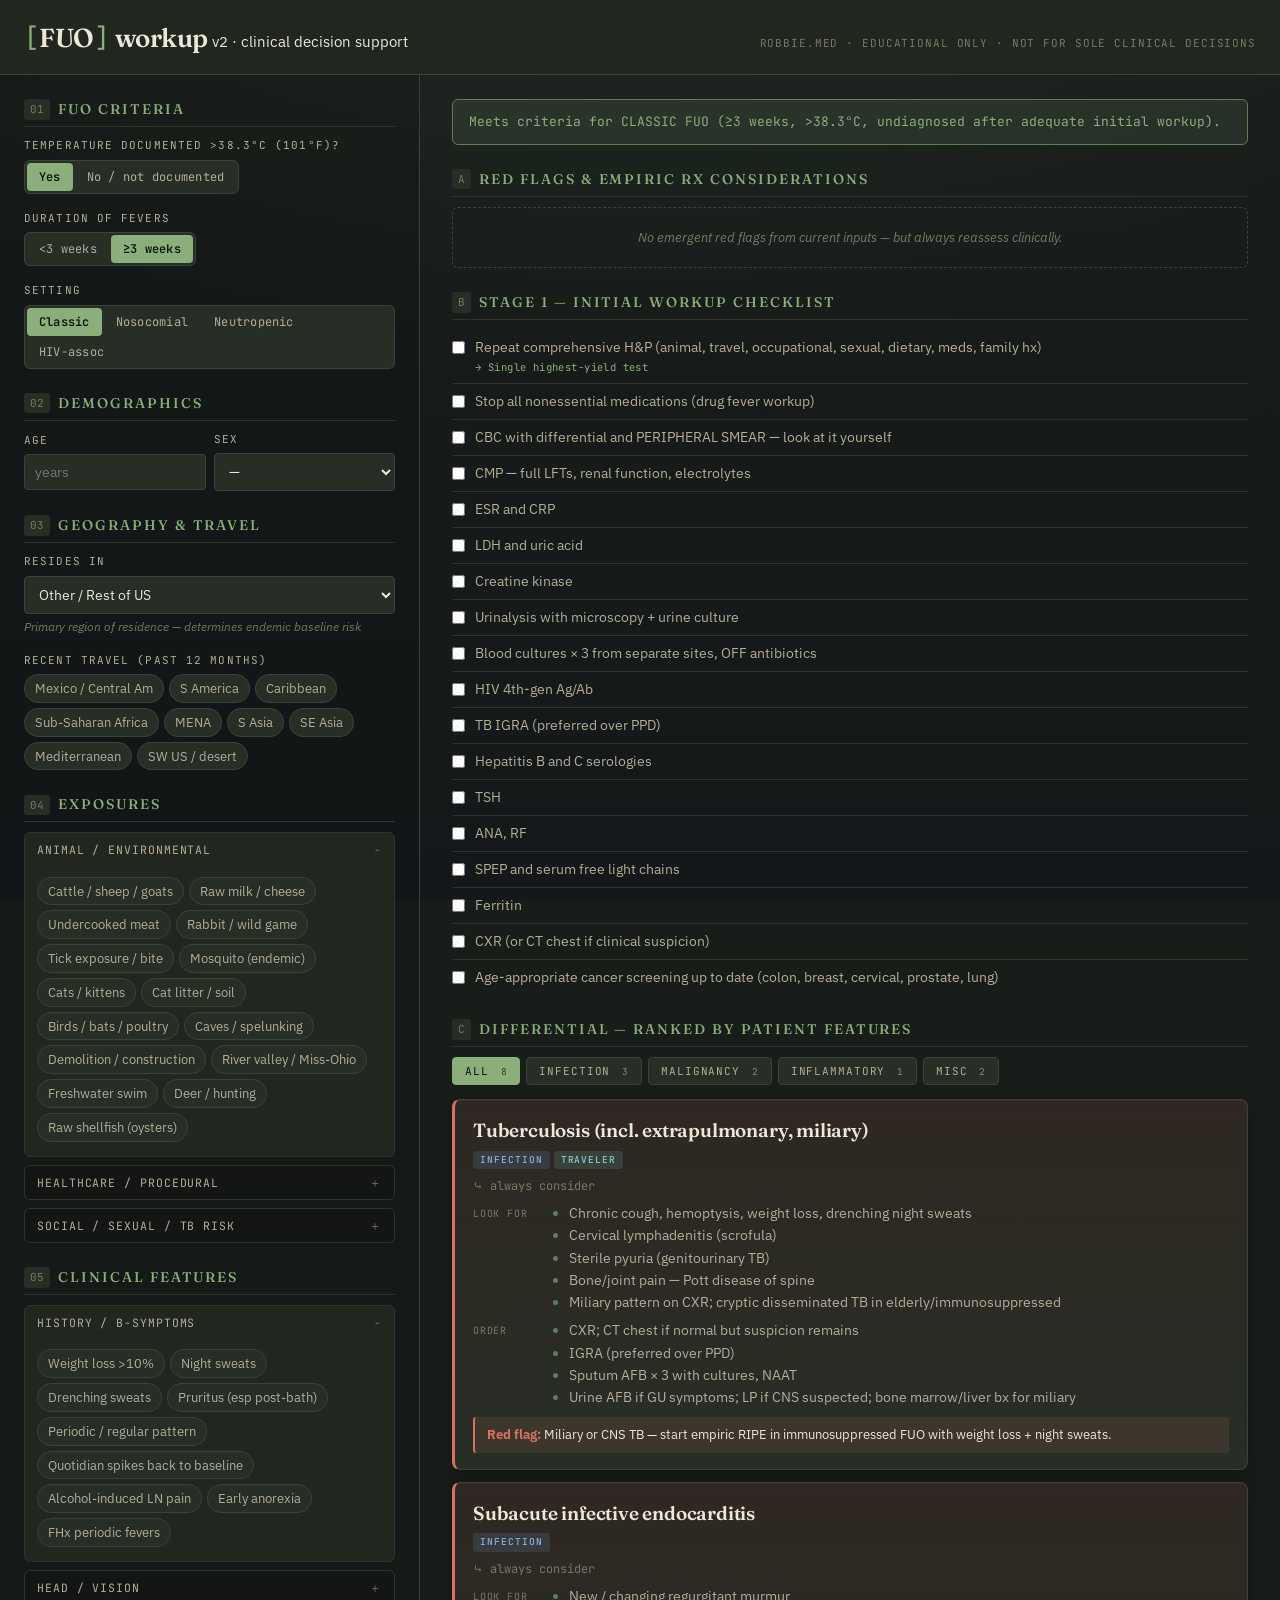
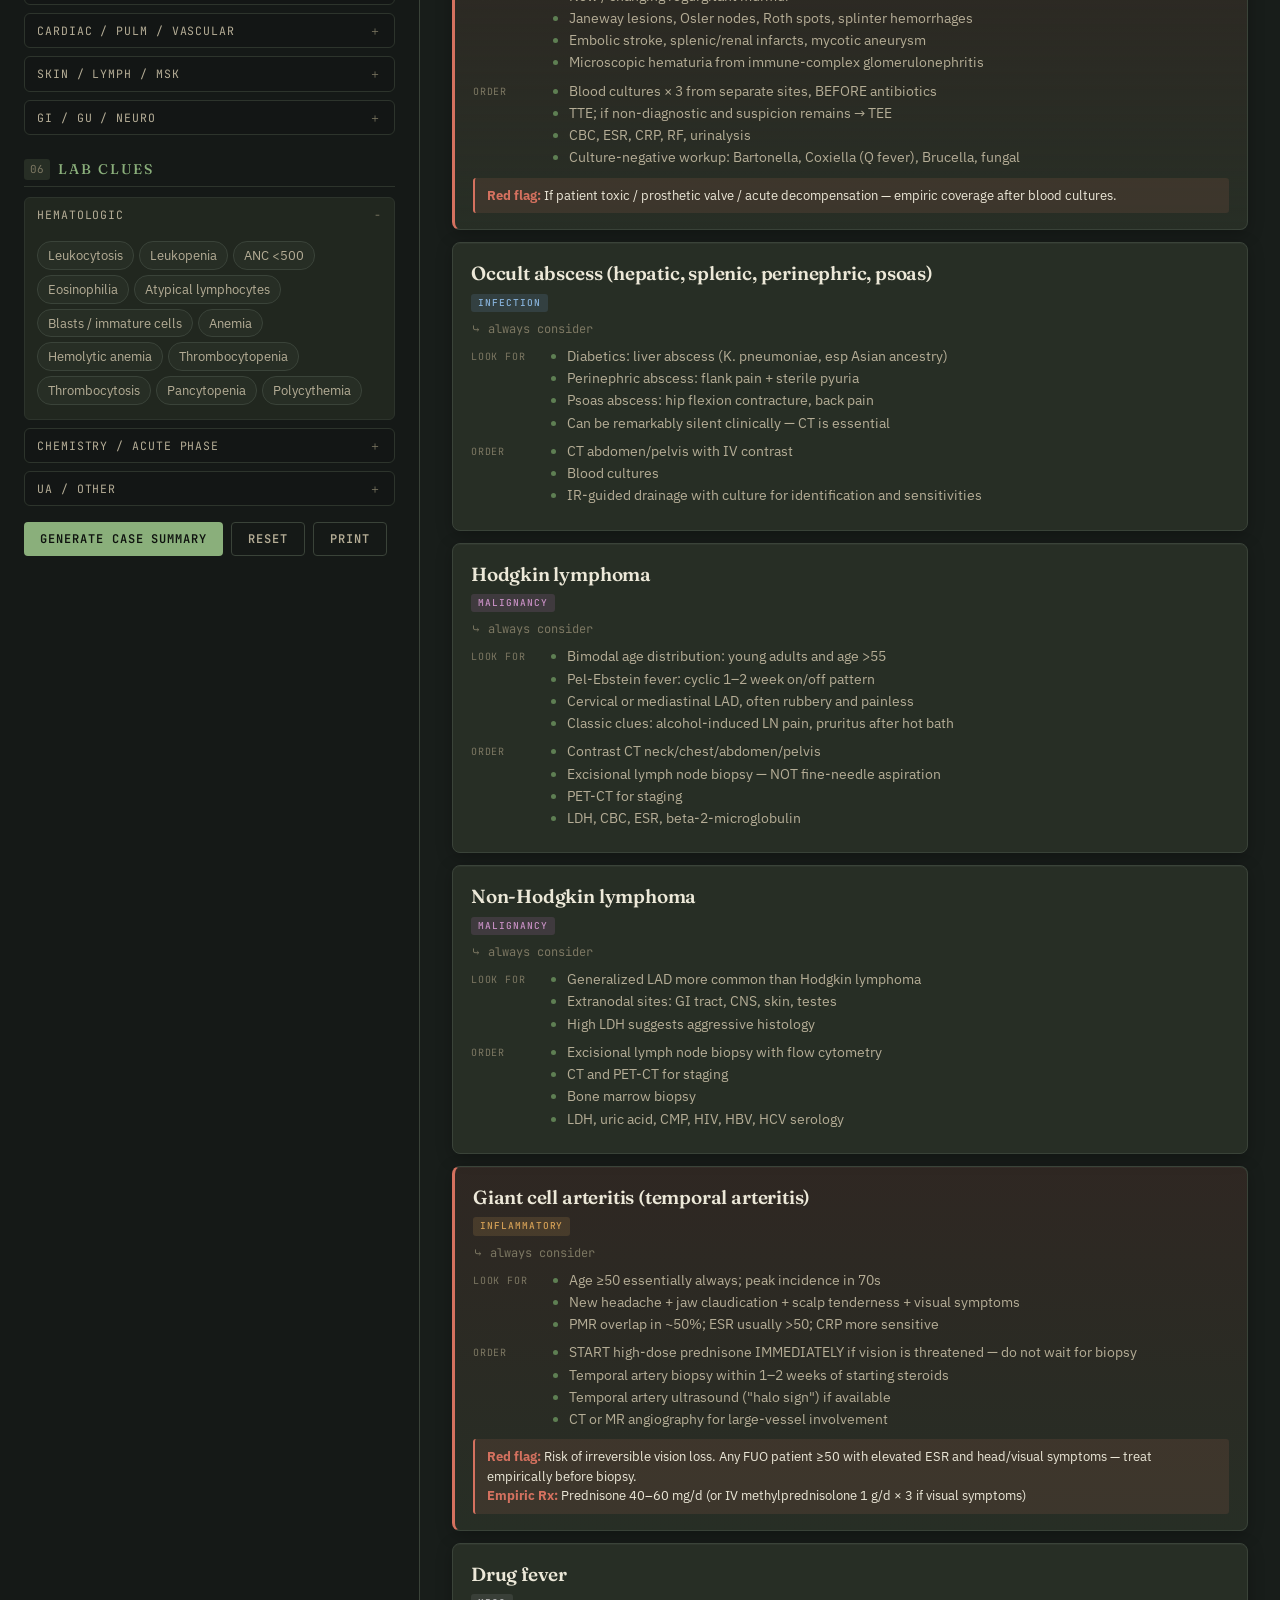
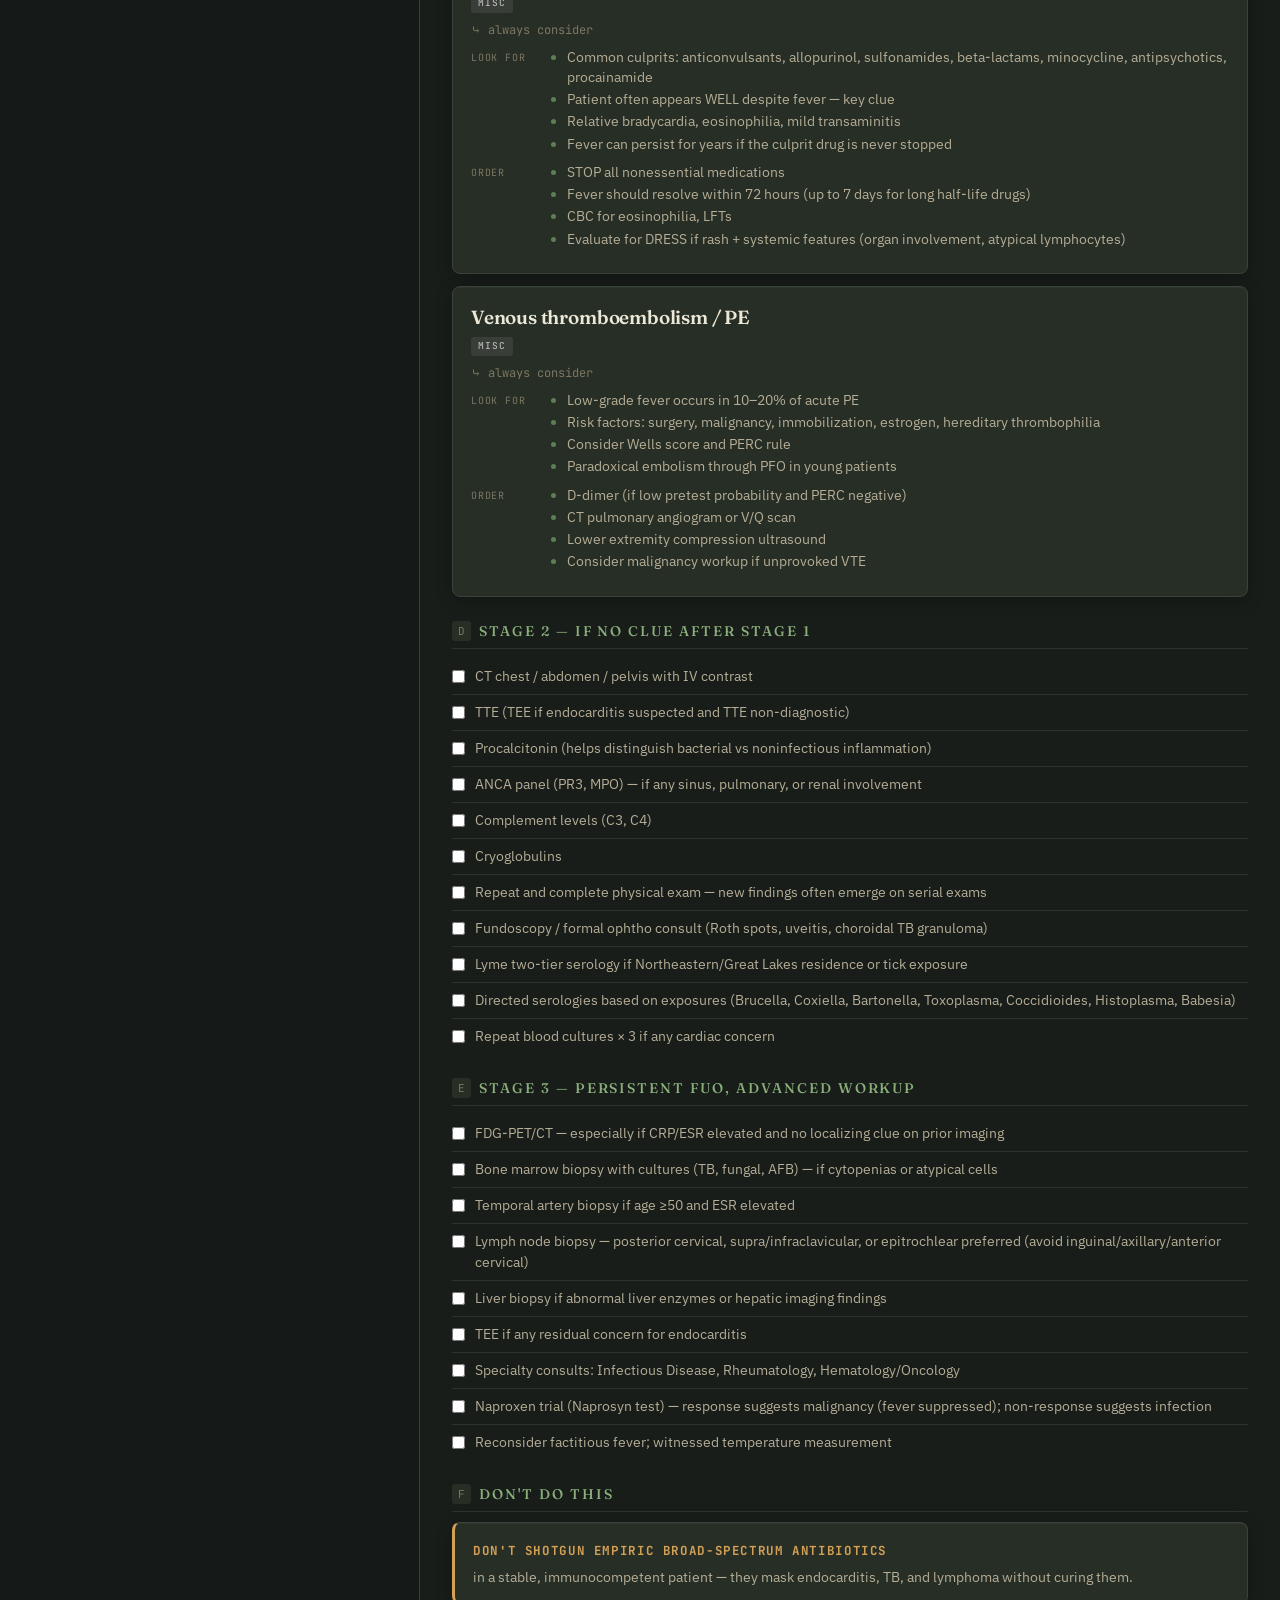
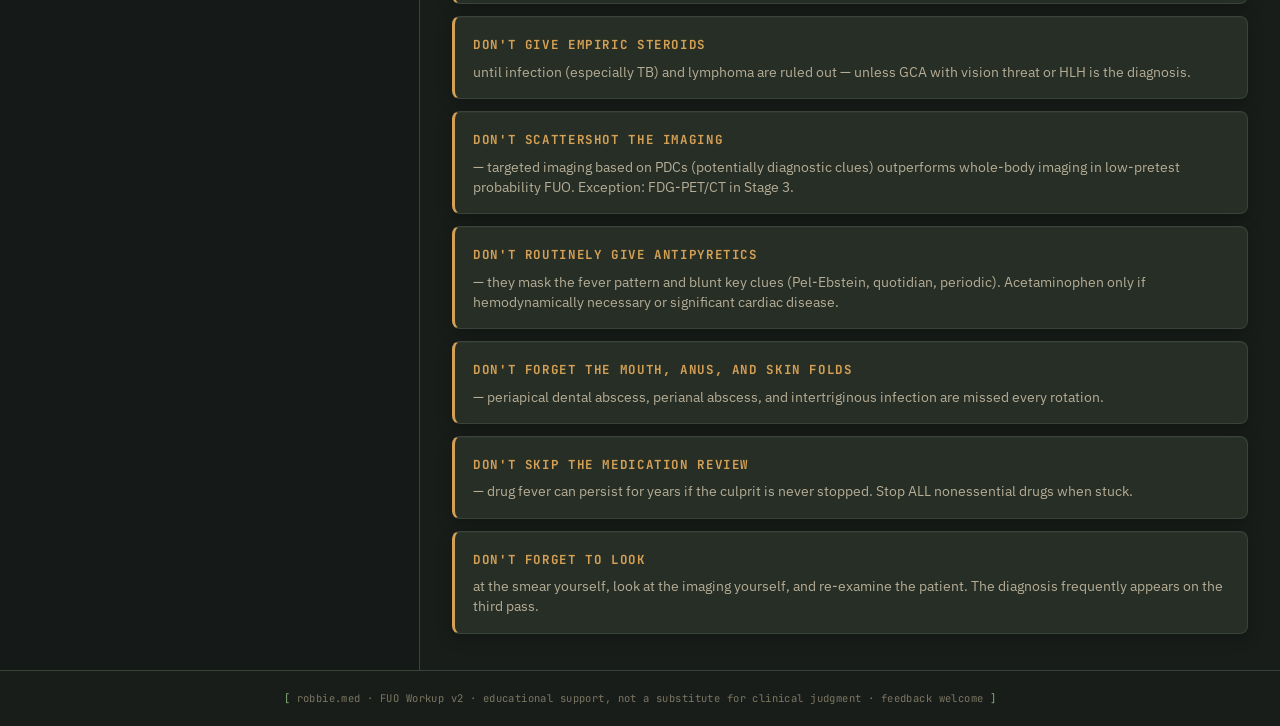
==== index.html @ d63275a2 "Rename fuo-workup.html to index.html for GitHub Pages GitHub Pages serves index.html as the default " ====
<!DOCTYPE html>
<html lang="en">
<head>
<meta charset="UTF-8">
<meta name="viewport" content="width=device-width, initial-scale=1.0">
<title>FUO Workup — robbie.med</title>
<link rel="preconnect" href="https://fonts.googleapis.com">
<link rel="preconnect" href="https://fonts.gstatic.com" crossorigin>
<link href="https://fonts.googleapis.com/css2?family=Fraunces:opsz,wght@9..144,400;9..144,500;9..144,600;9..144,700&family=IBM+Plex+Sans:wght@300;400;500;600&family=JetBrains+Mono:wght@400;500;700&display=swap" rel="stylesheet">
<link rel="stylesheet" href="fuo-workup.css">
</head>
<body>

<header>
  <div>
    <span class="logo"><span class="bracket">[</span>FUO<span class="bracket">]</span> workup</span>
    <span class="sub">v2 · clinical decision support</span>
  </div>
  <div class="tag">robbie.med · educational only · not for sole clinical decisions</div>
</header>

<div class="shell">

  <!-- ===== INPUTS PANEL ===== -->
  <aside class="panel panel-inputs">

    <h2><span class="num">01</span> FUO criteria</h2>
    <div class="field-group">
      <label class="lbl">Temperature documented &gt;38.3°C (101°F)?</label>
      <div class="pill-group" data-radio="febrile">
        <label class="pill active"><input type="radio" name="febrile" value="yes" checked>Yes</label>
        <label class="pill"><input type="radio" name="febrile" value="no">No / not documented</label>
      </div>
    </div>
    <div class="field-group">
      <label class="lbl">Duration of fevers</label>
      <div class="pill-group" data-radio="duration">
        <label class="pill"><input type="radio" name="duration" value="<3wk">&lt;3 weeks</label>
        <label class="pill active"><input type="radio" name="duration" value="3wk+" checked>≥3 weeks</label>
      </div>
    </div>
    <div class="field-group">
      <label class="lbl">Setting</label>
      <div class="pill-group" data-radio="setting">
        <label class="pill active"><input type="radio" name="setting" value="classic" checked>Classic</label>
        <label class="pill"><input type="radio" name="setting" value="nosocomial">Nosocomial</label>
        <label class="pill"><input type="radio" name="setting" value="neutropenic">Neutropenic</label>
        <label class="pill"><input type="radio" name="setting" value="hiv">HIV-assoc</label>
      </div>
    </div>

    <h2><span class="num">02</span> Demographics</h2>
    <div class="field-group inline-row">
      <div style="flex:1; min-width:90px;">
        <label class="lbl">Age</label>
        <input type="number" id="age" value="" placeholder="years" min="0" max="120">
      </div>
      <div style="flex:1; min-width:90px;">
        <label class="lbl">Sex</label>
        <select id="sex">
          <option value="">—</option>
          <option value="F">Female</option>
          <option value="M">Male</option>
        </select>
      </div>
    </div>

    <h2><span class="num">03</span> Geography &amp; travel</h2>
    <div class="field-group">
      <label class="lbl">Resides in</label>
      <select id="home">
        <option value="other_us" selected>Other / Rest of US</option>
        <option value="ms_ohio_valley">Mississippi–Ohio River Valley (MO, TN, KY, AR, IN, OH…)</option>
        <option value="south_central_us">South-Central US (TX, OK, AR, MO, KS, TN)</option>
        <option value="sw_us">Southwestern US / Sonoran Desert (AZ, NM, S.CA, W.TX)</option>
        <option value="northeast_greatlakes">Northeastern US / Great Lakes (New England → MN)</option>
        <option value="pacific_nw">Pacific Northwest (OR, WA, BC)</option>
        <option value="gulf_coast">Gulf Coast (TX–FL littoral)</option>
        <option value="outside_us">Outside US / International</option>
      </select>
      <p class="helper">Primary region of residence — determines endemic baseline risk</p>
    </div>
    <div class="field-group">
      <label class="lbl">Recent travel (past 12 months)</label>
      <div class="chips" data-multi="travel">
        <label class="chip"><input type="checkbox" value="mexico_central"><span>Mexico / Central Am</span></label>
        <label class="chip"><input type="checkbox" value="south_america"><span>S America</span></label>
        <label class="chip"><input type="checkbox" value="caribbean"><span>Caribbean</span></label>
        <label class="chip"><input type="checkbox" value="ssafrica"><span>Sub-Saharan Africa</span></label>
        <label class="chip"><input type="checkbox" value="me_nafrica"><span>MENA</span></label>
        <label class="chip"><input type="checkbox" value="south_asia"><span>S Asia</span></label>
        <label class="chip"><input type="checkbox" value="se_asia"><span>SE Asia</span></label>
        <label class="chip"><input type="checkbox" value="mediterranean"><span>Mediterranean</span></label>
        <label class="chip"><input type="checkbox" value="sw_us"><span>SW US / desert</span></label>
      </div>
    </div>

    <h2><span class="num">04</span> Exposures</h2>

    <details class="section" open>
      <summary>Animal / environmental</summary>
      <div class="body">
        <div class="chips" data-multi="exposure">
          <label class="chip"><input type="checkbox" value="cattle_sheep_goat"><span>Cattle / sheep / goats</span></label>
          <label class="chip"><input type="checkbox" value="raw_milk"><span>Raw milk / cheese</span></label>
          <label class="chip"><input type="checkbox" value="undercooked_meat"><span>Undercooked meat</span></label>
          <label class="chip"><input type="checkbox" value="rabbit_wildgame"><span>Rabbit / wild game</span></label>
          <label class="chip"><input type="checkbox" value="tick"><span>Tick exposure / bite</span></label>
          <label class="chip"><input type="checkbox" value="mosquito"><span>Mosquito (endemic)</span></label>
          <label class="chip"><input type="checkbox" value="cats_kittens"><span>Cats / kittens</span></label>
          <label class="chip"><input type="checkbox" value="cat_feces"><span>Cat litter / soil</span></label>
          <label class="chip"><input type="checkbox" value="birds_bats"><span>Birds / bats / poultry</span></label>
          <label class="chip"><input type="checkbox" value="caves"><span>Caves / spelunking</span></label>
          <label class="chip"><input type="checkbox" value="demolition"><span>Demolition / construction</span></label>
          <label class="chip"><input type="checkbox" value="river_valley"><span>River valley / Miss-Ohio</span></label>
          <label class="chip"><input type="checkbox" value="freshwater"><span>Freshwater swim</span></label>
          <label class="chip"><input type="checkbox" value="deer_hunt"><span>Deer / hunting</span></label>
          <label class="chip"><input type="checkbox" value="raw_shellfish"><span>Raw shellfish (oysters)</span></label>
        </div>
      </div>
    </details>

    <details class="section">
      <summary>Healthcare / procedural</summary>
      <div class="body">
        <div class="chips" data-multi="exposure">
          <label class="chip"><input type="checkbox" value="recent_surgery"><span>Recent surgery (&lt;3 mo)</span></label>
          <label class="chip"><input type="checkbox" value="indwelling_line"><span>Indwelling catheter / line</span></label>
          <label class="chip"><input type="checkbox" value="prosthetic"><span>Prosthetic valve / joint</span></label>
          <label class="chip"><input type="checkbox" value="dental_work"><span>Recent dental work</span></label>
          <label class="chip"><input type="checkbox" value="ivdu"><span>IV drug use</span></label>
          <label class="chip"><input type="checkbox" value="transfusion"><span>Recent transfusion</span></label>
          <label class="chip"><input type="checkbox" value="immunosuppressed"><span>Immunosuppressed</span></label>
          <label class="chip"><input type="checkbox" value="hiv"><span>HIV / known</span></label>
          <label class="chip"><input type="checkbox" value="transplant"><span>Transplant</span></label>
          <label class="chip"><input type="checkbox" value="new_med"><span>New med (3–6 wk)</span></label>
        </div>
      </div>
    </details>

    <details class="section">
      <summary>Social / sexual / TB risk</summary>
      <div class="body">
        <div class="chips" data-multi="exposure">
          <label class="chip"><input type="checkbox" value="msm_new_partners"><span>New sexual partners / MSM</span></label>
          <label class="chip"><input type="checkbox" value="commercial_sex"><span>Commercial sex</span></label>
          <label class="chip"><input type="checkbox" value="tb_contact"><span>TB contact / endemic origin</span></label>
          <label class="chip"><input type="checkbox" value="incarcerated"><span>Prison / shelter</span></label>
          <label class="chip"><input type="checkbox" value="homeless"><span>Homelessness</span></label>
          <label class="chip"><input type="checkbox" value="alcohol_use"><span>Heavy alcohol use</span></label>
          <label class="chip"><input type="checkbox" value="medical_personnel"><span>Healthcare worker</span></label>
          <label class="chip"><input type="checkbox" value="hbv_hcv"><span>HBV / HCV</span></label>
          <label class="chip"><input type="checkbox" value="cirrhosis"><span>Known cirrhosis</span></label>
        </div>
      </div>
    </details>

    <h2><span class="num">05</span> Clinical features</h2>
    <details class="section" open>
      <summary>History / B-symptoms</summary>
      <div class="body">
        <div class="chips" data-multi="feature">
          <label class="chip"><input type="checkbox" value="weight_loss"><span>Weight loss &gt;10%</span></label>
          <label class="chip"><input type="checkbox" value="night_sweats"><span>Night sweats</span></label>
          <label class="chip"><input type="checkbox" value="drenching_sweats"><span>Drenching sweats</span></label>
          <label class="chip"><input type="checkbox" value="pruritus"><span>Pruritus (esp post-bath)</span></label>
          <label class="chip"><input type="checkbox" value="periodic_pattern"><span>Periodic / regular pattern</span></label>
          <label class="chip"><input type="checkbox" value="quotidian"><span>Quotidian spikes back to baseline</span></label>
          <label class="chip"><input type="checkbox" value="alcohol_ln_pain"><span>Alcohol-induced LN pain</span></label>
          <label class="chip"><input type="checkbox" value="early_anorexia"><span>Early anorexia</span></label>
          <label class="chip"><input type="checkbox" value="family_periodic_fever"><span>FHx periodic fevers</span></label>
        </div>
      </div>
    </details>

    <details class="section">
      <summary>Head / vision</summary>
      <div class="body">
        <div class="chips" data-multi="feature">
          <label class="chip"><input type="checkbox" value="new_headache"><span>New headache (esp &gt;50yo)</span></label>
          <label class="chip"><input type="checkbox" value="jaw_claudication"><span>Jaw claudication</span></label>
          <label class="chip"><input type="checkbox" value="scalp_tender"><span>Scalp / temporal tenderness</span></label>
          <label class="chip"><input type="checkbox" value="vision_change"><span>Vision change / amaurosis</span></label>
          <label class="chip"><input type="checkbox" value="uveitis"><span>Uveitis / eye pain</span></label>
          <label class="chip"><input type="checkbox" value="facial_pain"><span>Facial / sinus pain</span></label>
          <label class="chip"><input type="checkbox" value="dental_pain"><span>Dental pain / poor dentition</span></label>
          <label class="chip"><input type="checkbox" value="pharyngitis"><span>Sore throat</span></label>
        </div>
      </div>
    </details>

    <details class="section">
      <summary>Cardiac / pulm / vascular</summary>
      <div class="body">
        <div class="chips" data-multi="feature">
          <label class="chip"><input type="checkbox" value="new_murmur"><span>New murmur</span></label>
          <label class="chip"><input type="checkbox" value="embolic_phenomena"><span>Embolic phenomena</span></label>
          <label class="chip"><input type="checkbox" value="splinter_hem"><span>Splinter / Janeway / Osler</span></label>
          <label class="chip"><input type="checkbox" value="dyspnea"><span>Dyspnea</span></label>
          <label class="chip"><input type="checkbox" value="cough"><span>Cough &gt;3 wk</span></label>
          <label class="chip"><input type="checkbox" value="hemoptysis"><span>Hemoptysis</span></label>
          <label class="chip"><input type="checkbox" value="pleuritic_pain"><span>Pleuritic chest pain</span></label>
          <label class="chip"><input type="checkbox" value="leg_swelling"><span>Unilateral leg swelling</span></label>
          <label class="chip"><input type="checkbox" value="atypical_pneumonia"><span>Atypical PNA pattern</span></label>
        </div>
      </div>
    </details>

    <details class="section">
      <summary>Skin / lymph / MSK</summary>
      <div class="body">
        <div class="chips" data-multi="feature">
          <label class="chip"><input type="checkbox" value="rash_wrists_ankles"><span>Rash wrists/ankles → central</span></label>
          <label class="chip"><input type="checkbox" value="salmon_evanescent"><span>Salmon / evanescent rash</span></label>
          <label class="chip"><input type="checkbox" value="erythema_nodosum"><span>Erythema nodosum</span></label>
          <label class="chip"><input type="checkbox" value="malar_rash"><span>Malar rash / photosensitive</span></label>
          <label class="chip"><input type="checkbox" value="ulcers_genital"><span>Oral &amp; genital ulcers</span></label>
          <label class="chip"><input type="checkbox" value="morbilliform"><span>Morbilliform drug-type rash</span></label>
          <label class="chip"><input type="checkbox" value="lad_localized"><span>Localized lymphadenopathy</span></label>
          <label class="chip"><input type="checkbox" value="lad_generalized"><span>Generalized lymphadenopathy</span></label>
          <label class="chip"><input type="checkbox" value="splenomegaly"><span>Splenomegaly</span></label>
          <label class="chip"><input type="checkbox" value="hepatomegaly"><span>Hepatomegaly</span></label>
          <label class="chip"><input type="checkbox" value="arthralgia"><span>Arthralgia</span></label>
          <label class="chip"><input type="checkbox" value="arthritis"><span>Frank arthritis</span></label>
          <label class="chip"><input type="checkbox" value="prox_stiff"><span>Proximal stiffness (shldr/hip)</span></label>
          <label class="chip"><input type="checkbox" value="myalgia"><span>Myalgia</span></label>
          <label class="chip"><input type="checkbox" value="sacroiliitis"><span>Sacroiliitis / back pain</span></label>
          <label class="chip"><input type="checkbox" value="bone_pain"><span>Bone pain</span></label>
        </div>
      </div>
    </details>

    <details class="section">
      <summary>GI / GU / neuro</summary>
      <div class="body">
        <div class="chips" data-multi="feature">
          <label class="chip"><input type="checkbox" value="abd_pain"><span>Abdominal pain</span></label>
          <label class="chip"><input type="checkbox" value="ruq_pain"><span>RUQ pain</span></label>
          <label class="chip"><input type="checkbox" value="chronic_diarrhea"><span>Chronic diarrhea</span></label>
          <label class="chip"><input type="checkbox" value="jaundice"><span>Jaundice</span></label>
          <label class="chip"><input type="checkbox" value="ascites"><span>Ascites</span></label>
          <label class="chip"><input type="checkbox" value="hematuria"><span>Hematuria</span></label>
          <label class="chip"><input type="checkbox" value="dysuria_no_bact"><span>Sterile pyuria</span></label>
          <label class="chip"><input type="checkbox" value="flank_pain"><span>Flank pain</span></label>
          <label class="chip"><input type="checkbox" value="mononeuritis"><span>Mononeuritis multiplex</span></label>
          <label class="chip"><input type="checkbox" value="conj_suffusion"><span>Conjunctival suffusion</span></label>
        </div>
      </div>
    </details>

    <h2><span class="num">06</span> Lab clues</h2>
    <details class="section" open>
      <summary>Hematologic</summary>
      <div class="body">
        <div class="chips" data-multi="lab">
          <label class="chip"><input type="checkbox" value="leukocytosis"><span>Leukocytosis</span></label>
          <label class="chip"><input type="checkbox" value="leukopenia"><span>Leukopenia</span></label>
          <label class="chip"><input type="checkbox" value="anc_low"><span>ANC &lt;500</span></label>
          <label class="chip"><input type="checkbox" value="eosinophilia"><span>Eosinophilia</span></label>
          <label class="chip"><input type="checkbox" value="atypical_lymph"><span>Atypical lymphocytes</span></label>
          <label class="chip"><input type="checkbox" value="blasts"><span>Blasts / immature cells</span></label>
          <label class="chip"><input type="checkbox" value="anemia"><span>Anemia</span></label>
          <label class="chip"><input type="checkbox" value="hemolytic_anemia"><span>Hemolytic anemia</span></label>
          <label class="chip"><input type="checkbox" value="thrombocytopenia"><span>Thrombocytopenia</span></label>
          <label class="chip"><input type="checkbox" value="thrombocytosis"><span>Thrombocytosis</span></label>
          <label class="chip"><input type="checkbox" value="pancytopenia"><span>Pancytopenia</span></label>
          <label class="chip"><input type="checkbox" value="polycythemia"><span>Polycythemia</span></label>
        </div>
      </div>
    </details>

    <details class="section">
      <summary>Chemistry / acute phase</summary>
      <div class="body">
        <div class="chips" data-multi="lab">
          <label class="chip"><input type="checkbox" value="transaminitis"><span>Transaminitis</span></label>
          <label class="chip"><input type="checkbox" value="cholestasis"><span>Elevated alk phos / GGT</span></label>
          <label class="chip"><input type="checkbox" value="hyponatremia"><span>Hyponatremia</span></label>
          <label class="chip"><input type="checkbox" value="hypercalcemia"><span>Hypercalcemia</span></label>
          <label class="chip"><input type="checkbox" value="elevated_ldh"><span>Elevated LDH</span></label>
          <label class="chip"><input type="checkbox" value="esr_high"><span>ESR &gt;50</span></label>
          <label class="chip"><input type="checkbox" value="esr_very_high"><span>ESR &gt;100</span></label>
          <label class="chip"><input type="checkbox" value="crp_high"><span>CRP elevated</span></label>
          <label class="chip"><input type="checkbox" value="ferritin_high"><span>Ferritin &gt;500</span></label>
          <label class="chip"><input type="checkbox" value="ferritin_extreme"><span>Ferritin &gt;10,000</span></label>
          <label class="chip"><input type="checkbox" value="procalcitonin_high"><span>Procalcitonin high</span></label>
          <label class="chip"><input type="checkbox" value="ck_high"><span>Elevated CK</span></label>
        </div>
      </div>
    </details>

    <details class="section">
      <summary>UA / other</summary>
      <div class="body">
        <div class="chips" data-multi="lab">
          <label class="chip"><input type="checkbox" value="pyuria_sterile"><span>Pyuria, neg cultures</span></label>
          <label class="chip"><input type="checkbox" value="hematuria_lab"><span>Hematuria on UA</span></label>
          <label class="chip"><input type="checkbox" value="proteinuria"><span>Proteinuria</span></label>
          <label class="chip"><input type="checkbox" value="hilar_lad_cxr"><span>Bilateral hilar LAD on CXR</span></label>
          <label class="chip"><input type="checkbox" value="relative_brady"><span>Relative bradycardia</span></label>
          <label class="chip"><input type="checkbox" value="rel_well"><span>Patient relatively well-appearing</span></label>
        </div>
      </div>
    </details>

    <div class="actions-row">
      <button class="btn" onclick="generateSummary()">Generate case summary</button>
      <button class="btn btn-ghost" onclick="resetAll()">Reset</button>
      <button class="btn btn-ghost" onclick="window.print()">Print</button>
    </div>
    <div id="summary-output"></div>

  </aside>

  <!-- ===== OUTPUT PANEL ===== -->
  <main class="panel panel-output">

    <div id="fuo-status" class="fuo-banner meets">Loading…</div>

    <h2><span class="num">A</span> Red flags &amp; empiric Rx considerations</h2>
    <div id="redflags"></div>

    <h2><span class="num">B</span> Stage 1 — initial workup checklist</h2>
    <ul class="checklist" id="stage1-list"></ul>

    <h2><span class="num">C</span> Differential — ranked by patient features</h2>
    <div class="tabs" id="cat-tabs">
      <span class="tab active" data-cat="all">All <span class="n" id="n-all">0</span></span>
      <span class="tab" data-cat="infection">Infection <span class="n" id="n-infection">0</span></span>
      <span class="tab" data-cat="malignancy">Malignancy <span class="n" id="n-malignancy">0</span></span>
      <span class="tab" data-cat="inflammatory">Inflammatory <span class="n" id="n-inflammatory">0</span></span>
      <span class="tab" data-cat="misc">Misc <span class="n" id="n-misc">0</span></span>
    </div>
    <div id="ddx-list"></div>

    <h2><span class="num">D</span> Stage 2 — if no clue after stage 1</h2>
    <ul class="checklist" id="stage2-list"></ul>

    <h2><span class="num">E</span> Stage 3 — persistent FUO, advanced workup</h2>
    <ul class="checklist" id="stage3-list"></ul>

    <h2><span class="num">F</span> Don't do this</h2>
    <div id="dontdo"></div>

  </main>
</div>

<footer>
  <span class="em">[</span> robbie.med · FUO Workup v2 · educational support, not a substitute for clinical judgment · feedback welcome <span class="em">]</span>
</footer>

<script src="diseases.js"></script>
<script src="app.js"></script>
</body>
</html>
---- fuo-workup.css ----
:root {
  --bg: #181d1a;
  --bg-elev: #21271f;
  --bg-card: #272e25;
  --bg-card-hover: #2d352a;
  --text: #ece8d8;
  --text-dim: #b5ad96;
  --text-muted: #7c7762;
  --accent: #8aaf7b;
  --accent-deep: #5e7f53;
  --accent-faint: rgba(138, 175, 123, 0.12);
  --warning: #d4a056;
  --warning-faint: rgba(212, 160, 86, 0.12);
  --danger: #d4715f;
  --danger-faint: rgba(212, 113, 95, 0.12);
  --border: #3a4339;
  --border-soft: #2d342c;
  --shadow: 0 1px 0 rgba(255,255,255,0.03) inset, 0 4px 16px rgba(0,0,0,0.25);
}

* { box-sizing: border-box; margin: 0; padding: 0; }

html, body {
  background: var(--bg);
  color: var(--text);
  font-family: 'IBM Plex Sans', system-ui, sans-serif;
  font-size: 15px;
  line-height: 1.5;
  -webkit-font-smoothing: antialiased;
  min-height: 100vh;
}

body {
  background-image:
    radial-gradient(ellipse 80% 50% at 50% -10%, rgba(138, 175, 123, 0.08), transparent),
    linear-gradient(180deg, var(--bg) 0%, #14181a 100%);
  background-attachment: fixed;
}

/* HEADER */
header {
  border-bottom: 1px solid var(--border);
  padding: 18px 24px 16px;
  display: flex;
  align-items: baseline;
  justify-content: space-between;
  flex-wrap: wrap;
  gap: 10px;
  background: var(--bg-elev);
  position: sticky;
  top: 0;
  z-index: 50;
  backdrop-filter: blur(6px);
}
.logo {
  font-family: 'Fraunces', serif;
  font-weight: 600;
  font-size: 26px;
  letter-spacing: -0.02em;
  color: var(--text);
}
.logo .bracket { color: var(--accent); font-family: 'JetBrains Mono', monospace; font-weight: 400; }
.logo .sub {
  font-family: 'JetBrains Mono', monospace;
  font-size: 11px;
  color: var(--text-muted);
  margin-left: 8px;
  text-transform: uppercase;
  letter-spacing: 0.08em;
}
.tag {
  font-family: 'JetBrains Mono', monospace;
  font-size: 11px;
  color: var(--text-muted);
  text-transform: uppercase;
  letter-spacing: 0.08em;
}
.tag a { color: var(--accent); text-decoration: none; }
.tag a:hover { text-decoration: underline; }

/* LAYOUT */
.shell {
  max-width: 1500px;
  margin: 0 auto;
  display: grid;
  grid-template-columns: 420px 1fr;
  gap: 0;
  min-height: calc(100vh - 70px);
}
.panel { padding: 24px; }
.panel-inputs {
  border-right: 1px solid var(--border);
  background: rgba(0,0,0,0.12);
}
.panel-output { padding: 24px 32px; }

@media (max-width: 900px) {
  .shell { grid-template-columns: 1fr; }
  .panel-inputs { border-right: none; border-bottom: 1px solid var(--border); }
  .panel { padding: 18px; }
  .panel-output { padding: 18px; }
}

/* TYPOGRAPHY */
h2 {
  font-family: 'Fraunces', serif;
  font-weight: 500;
  font-size: 14px;
  text-transform: uppercase;
  letter-spacing: 0.14em;
  color: var(--accent);
  margin: 24px 0 10px;
  padding-bottom: 6px;
  border-bottom: 1px solid var(--border-soft);
  display: flex;
  align-items: center;
  gap: 8px;
}
h2:first-child { margin-top: 0; }
h2 .num {
  font-family: 'JetBrains Mono', monospace;
  font-size: 11px;
  color: var(--text-muted);
  font-weight: 400;
  background: var(--bg-card);
  padding: 2px 6px;
  border-radius: 3px;
  letter-spacing: 0;
}
h3 {
  font-family: 'Fraunces', serif;
  font-weight: 600;
  font-size: 19px;
  letter-spacing: -0.01em;
  margin: 0 0 6px;
  color: var(--text);
}
h4 {
  font-family: 'JetBrains Mono', monospace;
  font-weight: 500;
  font-size: 10.5px;
  text-transform: uppercase;
  letter-spacing: 0.12em;
  color: var(--text-muted);
  margin: 10px 0 4px;
}

/* INPUTS */
.field-group { margin-bottom: 16px; }
.field-group label.lbl {
  display: block;
  font-family: 'JetBrains Mono', monospace;
  font-size: 11px;
  text-transform: uppercase;
  letter-spacing: 0.1em;
  color: var(--text-dim);
  margin-bottom: 6px;
}
input[type="number"], input[type="text"], select {
  background: var(--bg-card);
  color: var(--text);
  border: 1px solid var(--border);
  border-radius: 4px;
  padding: 8px 10px;
  font-family: 'IBM Plex Sans', sans-serif;
  font-size: 14px;
  width: 100%;
  transition: border-color 0.15s;
}
input:focus, select:focus { outline: none; border-color: var(--accent); }

.inline-row { display: flex; gap: 8px; align-items: center; flex-wrap: wrap; }

/* CHECKBOX CHIPS */
.chips { display: flex; flex-wrap: wrap; gap: 5px; }
.chip {
  display: inline-flex;
  align-items: center;
  background: var(--bg-card);
  border: 1px solid var(--border);
  border-radius: 14px;
  padding: 4px 10px;
  font-size: 12.5px;
  cursor: pointer;
  user-select: none;
  transition: all 0.15s;
  color: var(--text-dim);
}
.chip:hover { background: var(--bg-card-hover); color: var(--text); }
.chip input { display: none; }
.chip.active {
  background: var(--accent-faint);
  border-color: var(--accent);
  color: var(--accent);
  font-weight: 500;
}

/* RADIO PILLS */
.pill-group { display: inline-flex; background: var(--bg-card); border: 1px solid var(--border); border-radius: 6px; padding: 2px; gap: 2px; flex-wrap: wrap; }
.pill {
  padding: 5px 12px;
  font-size: 12px;
  border-radius: 4px;
  cursor: pointer;
  color: var(--text-dim);
  font-family: 'JetBrains Mono', monospace;
  letter-spacing: 0.02em;
}
.pill input { display: none; }
.pill.active { background: var(--accent); color: #0e120e; font-weight: 600; }

/* COLLAPSIBLE SECTIONS */
details.section {
  margin: 8px 0;
  border: 1px solid var(--border-soft);
  border-radius: 6px;
  background: rgba(0,0,0,0.10);
}
details.section[open] { background: var(--bg-elev); }
details.section > summary {
  cursor: pointer;
  padding: 8px 12px;
  font-family: 'JetBrains Mono', monospace;
  font-size: 11.5px;
  text-transform: uppercase;
  letter-spacing: 0.08em;
  color: var(--text-dim);
  display: flex;
  align-items: center;
  justify-content: space-between;
  list-style: none;
}
details.section > summary::after { content: '＋'; color: var(--text-muted); font-family: 'JetBrains Mono', monospace; }
details.section[open] > summary::after { content: '−'; }
details.section > summary::-webkit-details-marker { display: none; }
details.section > .body { padding: 10px 12px 14px; }
.summary-count {
  font-size: 10px;
  background: var(--accent-faint);
  color: var(--accent);
  padding: 1px 7px;
  border-radius: 8px;
  margin-left: 6px;
}

/* BUTTONS */
button.btn {
  background: var(--accent);
  color: #0e120e;
  border: none;
  padding: 8px 16px;
  border-radius: 4px;
  font-family: 'JetBrains Mono', monospace;
  font-size: 12px;
  font-weight: 600;
  text-transform: uppercase;
  letter-spacing: 0.08em;
  cursor: pointer;
  transition: background 0.15s;
}
button.btn:hover { background: #9bbc8a; }
button.btn-ghost {
  background: transparent;
  color: var(--text-dim);
  border: 1px solid var(--border);
}
button.btn-ghost:hover { background: var(--bg-card); color: var(--text); }

.actions-row { display: flex; gap: 8px; flex-wrap: wrap; margin-top: 16px; }

/* OUTPUT CARDS */
.card {
  background: var(--bg-card);
  border: 1px solid var(--border);
  border-radius: 8px;
  padding: 16px 18px;
  margin-bottom: 12px;
  box-shadow: var(--shadow);
  transition: border-color 0.2s;
}
.card.high { border-left: 3px solid var(--accent); }
.card.alert { border-left: 3px solid var(--danger); background: linear-gradient(180deg, var(--danger-faint), var(--bg-card)); }
.card.warn { border-left: 3px solid var(--warning); }

.card-head {
  display: flex;
  align-items: baseline;
  justify-content: space-between;
  gap: 10px;
  flex-wrap: wrap;
  margin-bottom: 8px;
}
.badge {
  display: inline-block;
  font-family: 'JetBrains Mono', monospace;
  font-size: 9.5px;
  text-transform: uppercase;
  letter-spacing: 0.1em;
  padding: 2px 7px;
  border-radius: 3px;
  font-weight: 500;
}
.badge.infection { background: rgba(120, 170, 220, 0.15); color: #88b3dc; }
.badge.malignancy { background: rgba(200, 130, 200, 0.15); color: #c890c4; }
.badge.inflammatory { background: rgba(220, 170, 90, 0.15); color: var(--warning); }
.badge.misc { background: rgba(160, 160, 160, 0.15); color: #b5b5b5; }
.badge.regional { background: var(--accent-faint); color: var(--accent); }
.badge.global { background: rgba(120, 200, 200, 0.15); color: #88cccc; }
.badge.match { background: var(--accent); color: #0e120e; font-weight: 700; }

.matches { display: flex; flex-wrap: wrap; gap: 4px; margin: 6px 0 10px; }
.match-tag {
  background: var(--accent-faint);
  color: var(--accent);
  font-size: 11px;
  padding: 2px 8px;
  border-radius: 10px;
  font-family: 'JetBrains Mono', monospace;
}

.card .row { display: grid; grid-template-columns: 70px 1fr; gap: 10px; margin: 6px 0; }
.card .row .label {
  font-family: 'JetBrains Mono', monospace;
  font-size: 10px;
  color: var(--text-muted);
  text-transform: uppercase;
  letter-spacing: 0.08em;
  padding-top: 3px;
}
.card .row ul { padding-left: 16px; }
.card .row ul li { font-size: 13.5px; margin-bottom: 2px; color: var(--text-dim); }
.card .row ul li::marker { color: var(--accent-deep); }
.card .row p { font-size: 13.5px; color: var(--text-dim); }
.card .alert-note {
  background: var(--danger-faint);
  border-left: 2px solid var(--danger);
  padding: 8px 12px;
  margin-top: 8px;
  border-radius: 3px;
  font-size: 13px;
  color: var(--text);
}
.card .alert-note strong { color: var(--danger); }

/* CHECKLIST */
.checklist { list-style: none; padding: 0; }
.checklist li {
  display: flex;
  align-items: flex-start;
  gap: 10px;
  padding: 7px 0;
  border-bottom: 1px solid var(--border-soft);
  font-size: 14px;
  color: var(--text-dim);
  cursor: pointer;
}
.checklist li:last-child { border-bottom: none; }
.checklist li input { margin-top: 4px; accent-color: var(--accent); flex-shrink: 0; }
.checklist li.done { color: var(--text-muted); text-decoration: line-through; }
.checklist li .why {
  font-family: 'JetBrains Mono', monospace;
  font-size: 10.5px;
  color: var(--accent);
  display: block;
  margin-top: 2px;
  letter-spacing: 0.04em;
}

/* FUO STATUS BANNER */
.fuo-banner {
  padding: 12px 16px;
  border-radius: 6px;
  font-family: 'JetBrains Mono', monospace;
  font-size: 13px;
  margin-bottom: 16px;
  display: flex;
  align-items: center;
  gap: 10px;
}
.fuo-banner.meets { background: var(--accent-faint); color: var(--accent); border: 1px solid var(--accent-deep); }
.fuo-banner.partial { background: var(--warning-faint); color: var(--warning); border: 1px solid var(--warning); }
.fuo-banner.not { background: var(--bg-card); color: var(--text-muted); border: 1px solid var(--border); }

/* CATEGORY TABS */
.tabs { display: flex; gap: 6px; margin-bottom: 14px; flex-wrap: wrap; }
.tab {
  background: var(--bg-card);
  border: 1px solid var(--border);
  border-radius: 4px;
  padding: 5px 12px;
  font-family: 'JetBrains Mono', monospace;
  font-size: 11px;
  text-transform: uppercase;
  letter-spacing: 0.08em;
  color: var(--text-dim);
  cursor: pointer;
}
.tab.active { background: var(--accent); color: #0e120e; border-color: var(--accent); }
.tab .n { font-size: 9.5px; opacity: 0.7; margin-left: 4px; }

/* EMPTY STATES */
.empty {
  color: var(--text-muted);
  font-style: italic;
  font-size: 13px;
  padding: 20px;
  text-align: center;
  border: 1px dashed var(--border);
  border-radius: 6px;
}

.helper { font-size: 12px; color: var(--text-muted); margin-top: 4px; font-style: italic; }

/* RED FLAGS */
.redflag-strip {
  background: linear-gradient(90deg, var(--danger-faint), transparent);
  border-left: 3px solid var(--danger);
  padding: 10px 14px;
  margin-bottom: 8px;
  border-radius: 3px;
  font-size: 13.5px;
}
.redflag-strip strong { color: var(--danger); font-weight: 600; }

/* CASE SUMMARY OUTPUT */
#summary-output {
  background: var(--bg-card);
  border: 1px solid var(--border);
  border-radius: 6px;
  padding: 16px;
  font-family: 'JetBrains Mono', monospace;
  font-size: 12px;
  white-space: pre-wrap;
  max-height: 60vh;
  overflow-y: auto;
  color: var(--text);
  margin-top: 8px;
  display: none;
}
#summary-output.shown { display: block; }

/* SCROLLBAR */
::-webkit-scrollbar { width: 8px; }
::-webkit-scrollbar-track { background: var(--bg); }
::-webkit-scrollbar-thumb { background: var(--border); border-radius: 4px; }
::-webkit-scrollbar-thumb:hover { background: var(--accent-deep); }

footer {
  font-family: 'JetBrains Mono', monospace;
  font-size: 10.5px;
  color: var(--text-muted);
  padding: 20px 24px;
  border-top: 1px solid var(--border);
  text-align: center;
  letter-spacing: 0.04em;
}
footer .em { color: var(--accent); }

/* PRINT */
@media print {
  body { background: white; color: black; font-size: 11px; }
  .panel-inputs, header { display: none; }
  .panel-output { padding: 0; }
  .card { background: white; border: 1px solid #ccc; box-shadow: none; page-break-inside: avoid; }
  .badge { color: black !important; background: #eee !important; }
}
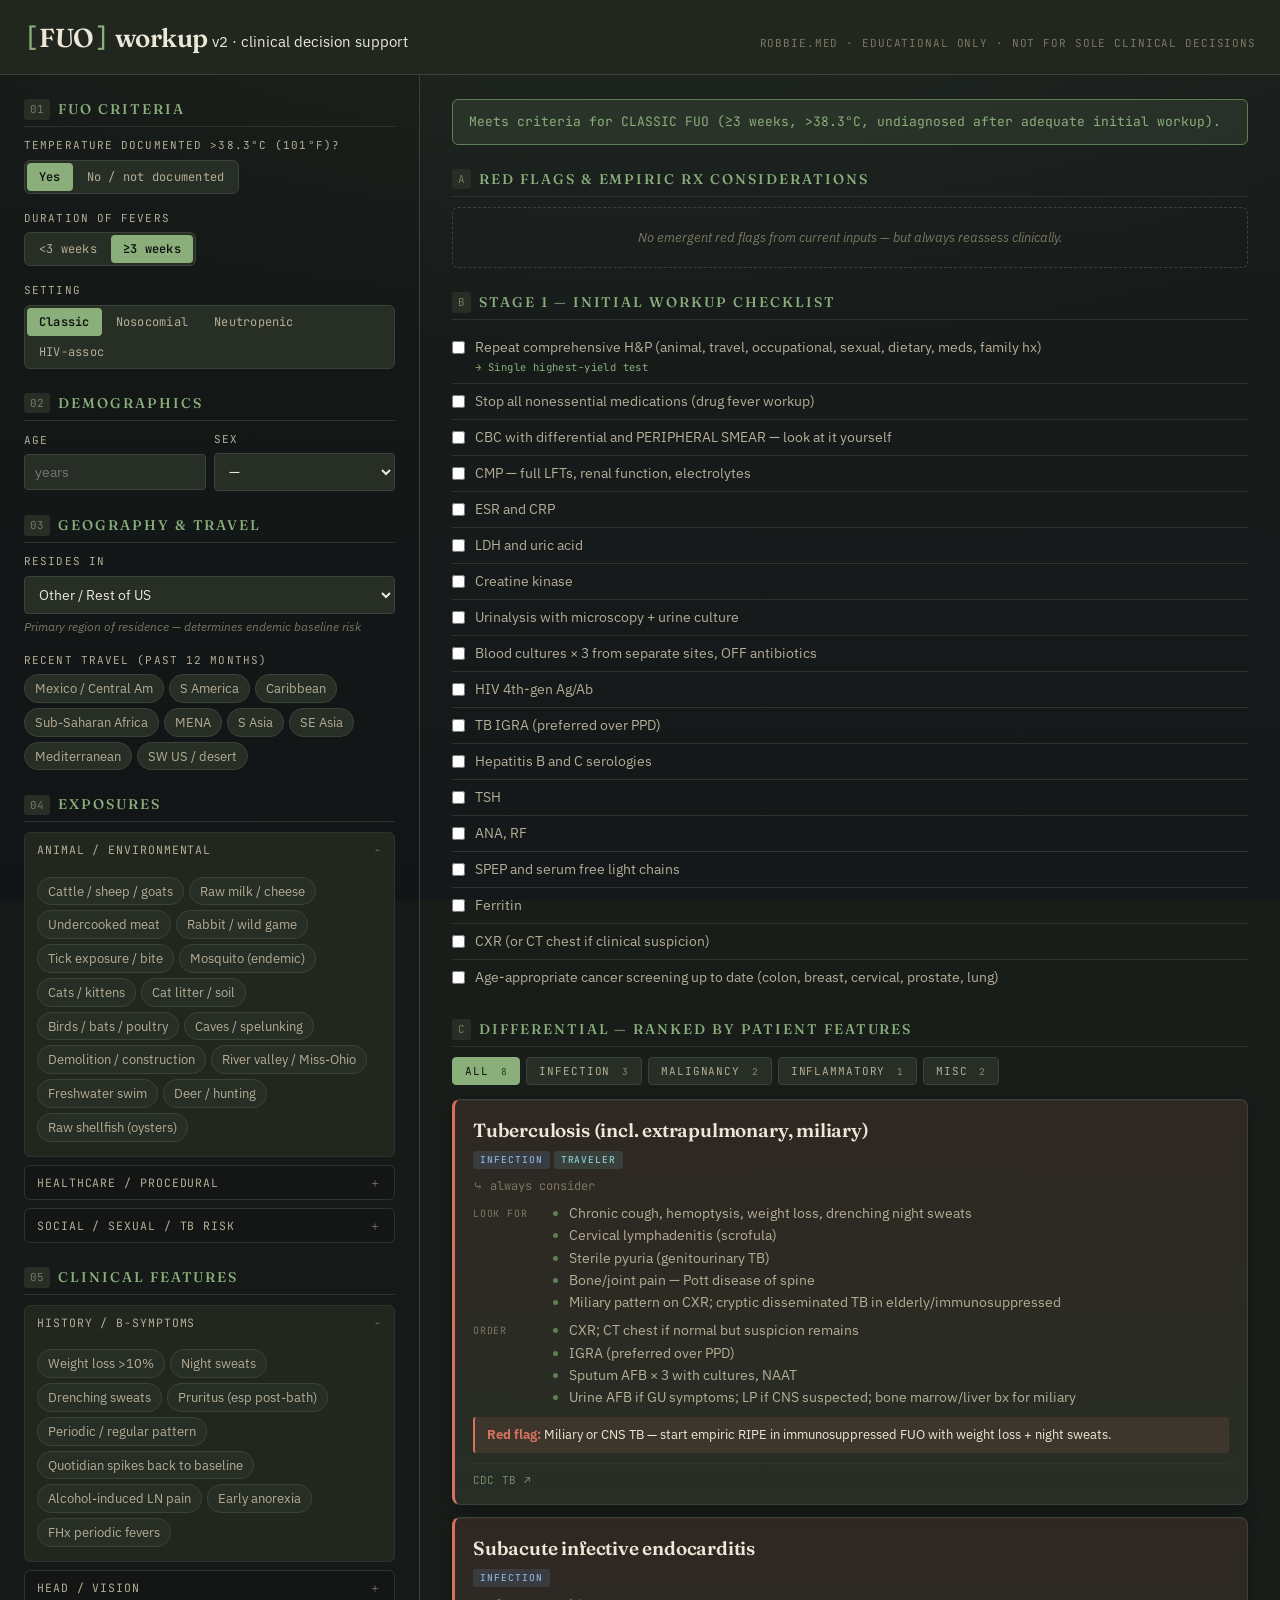
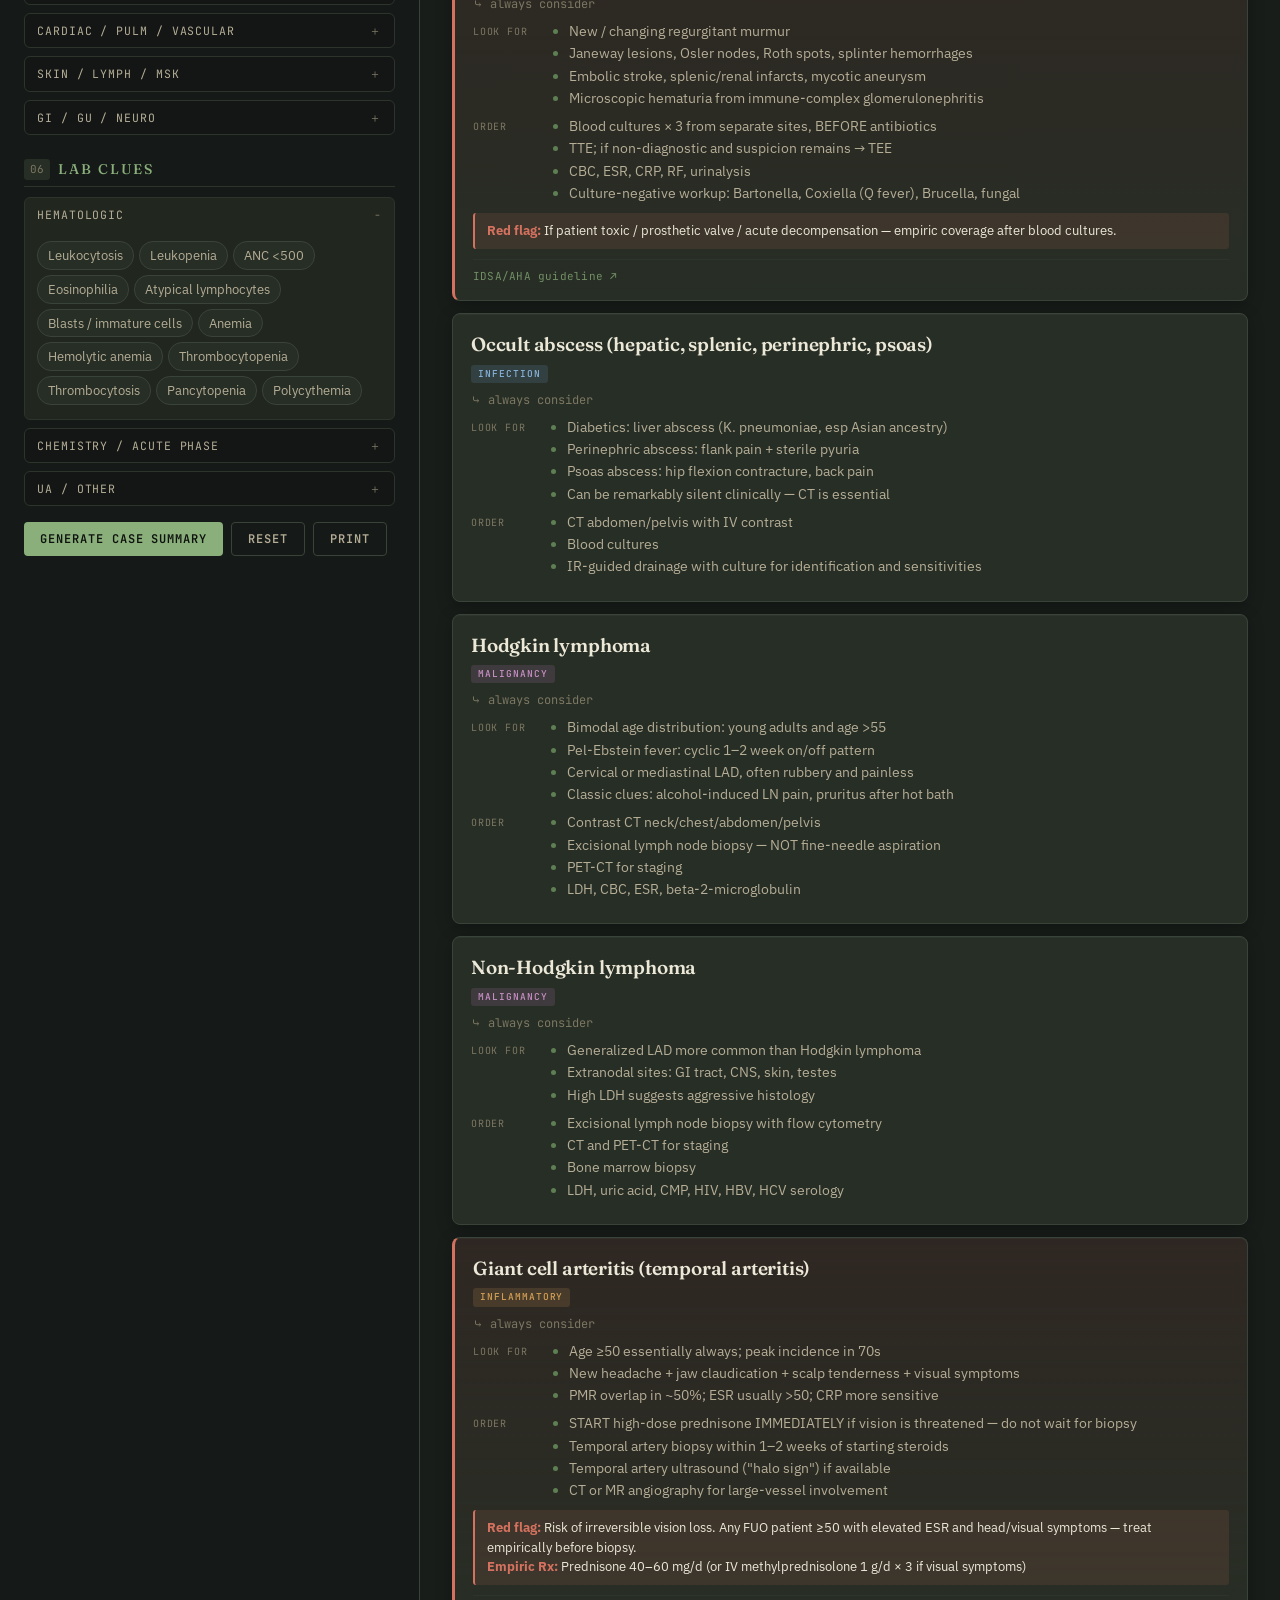
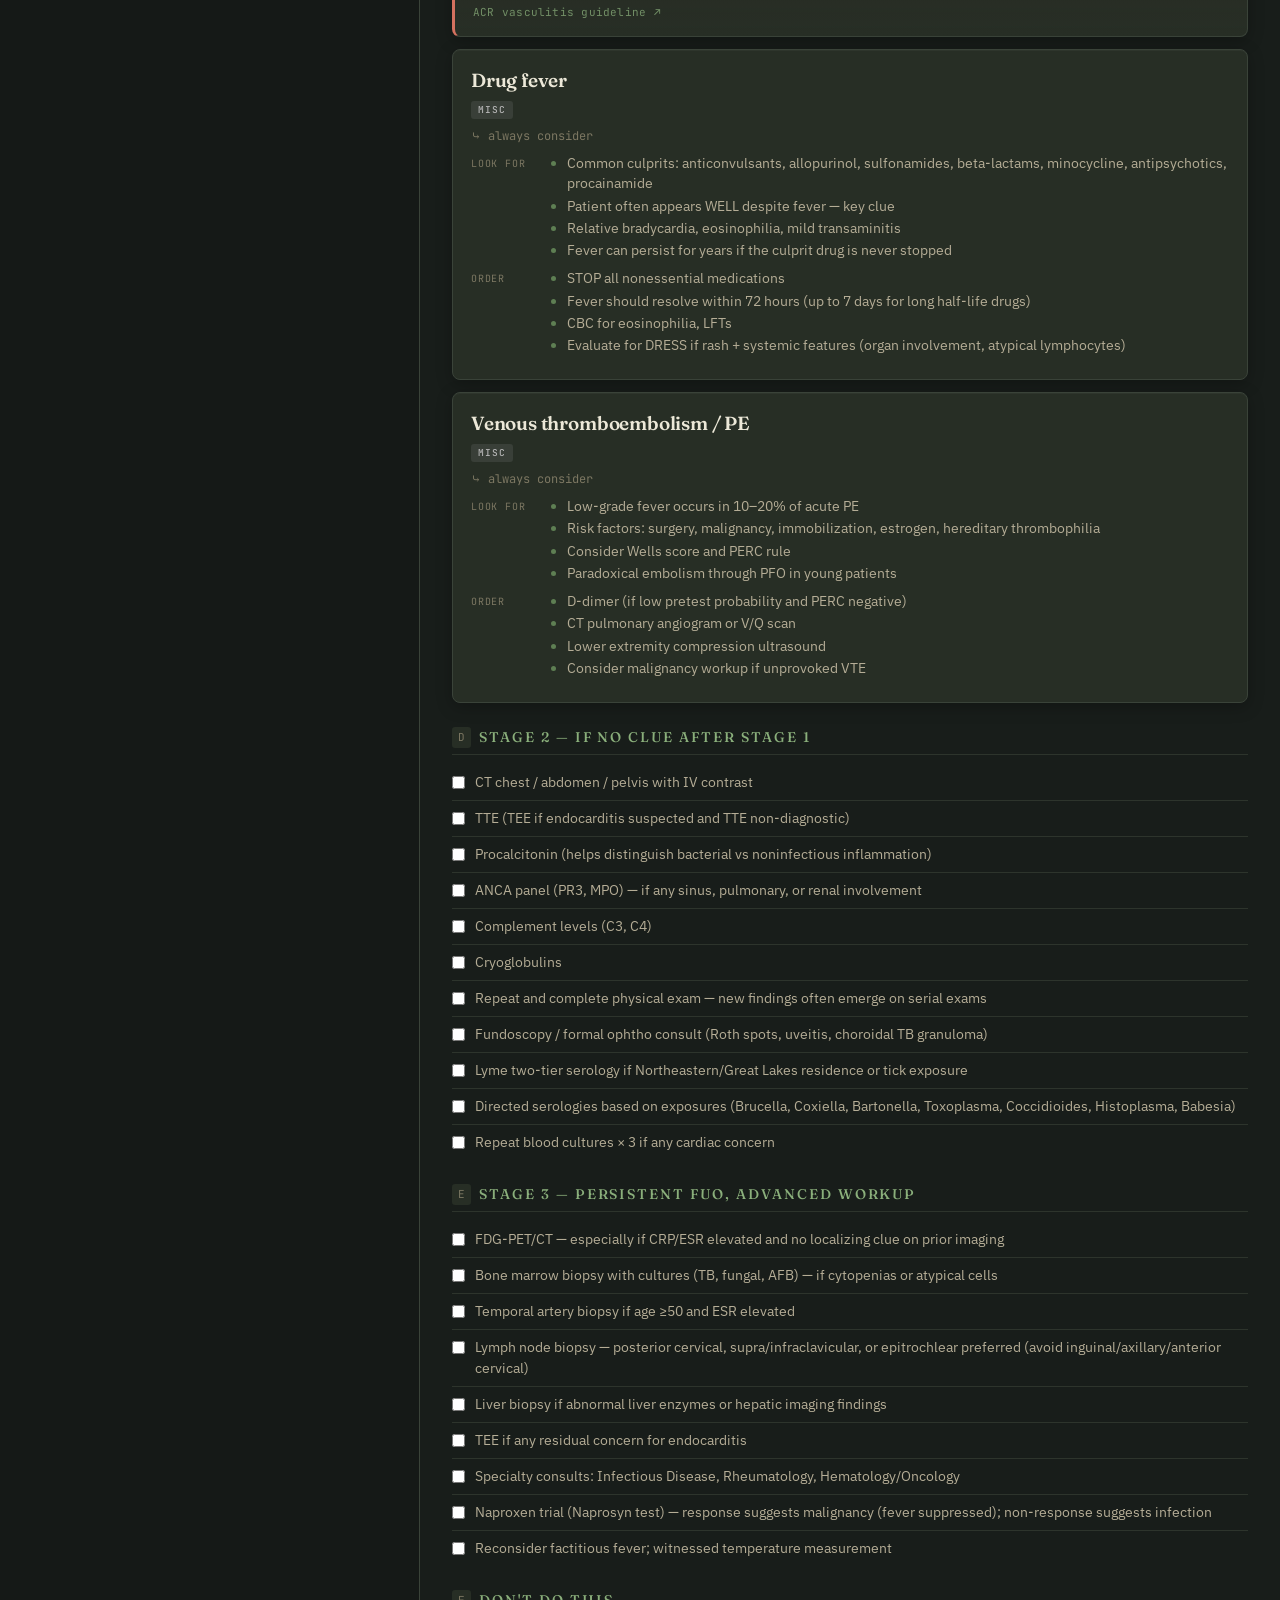
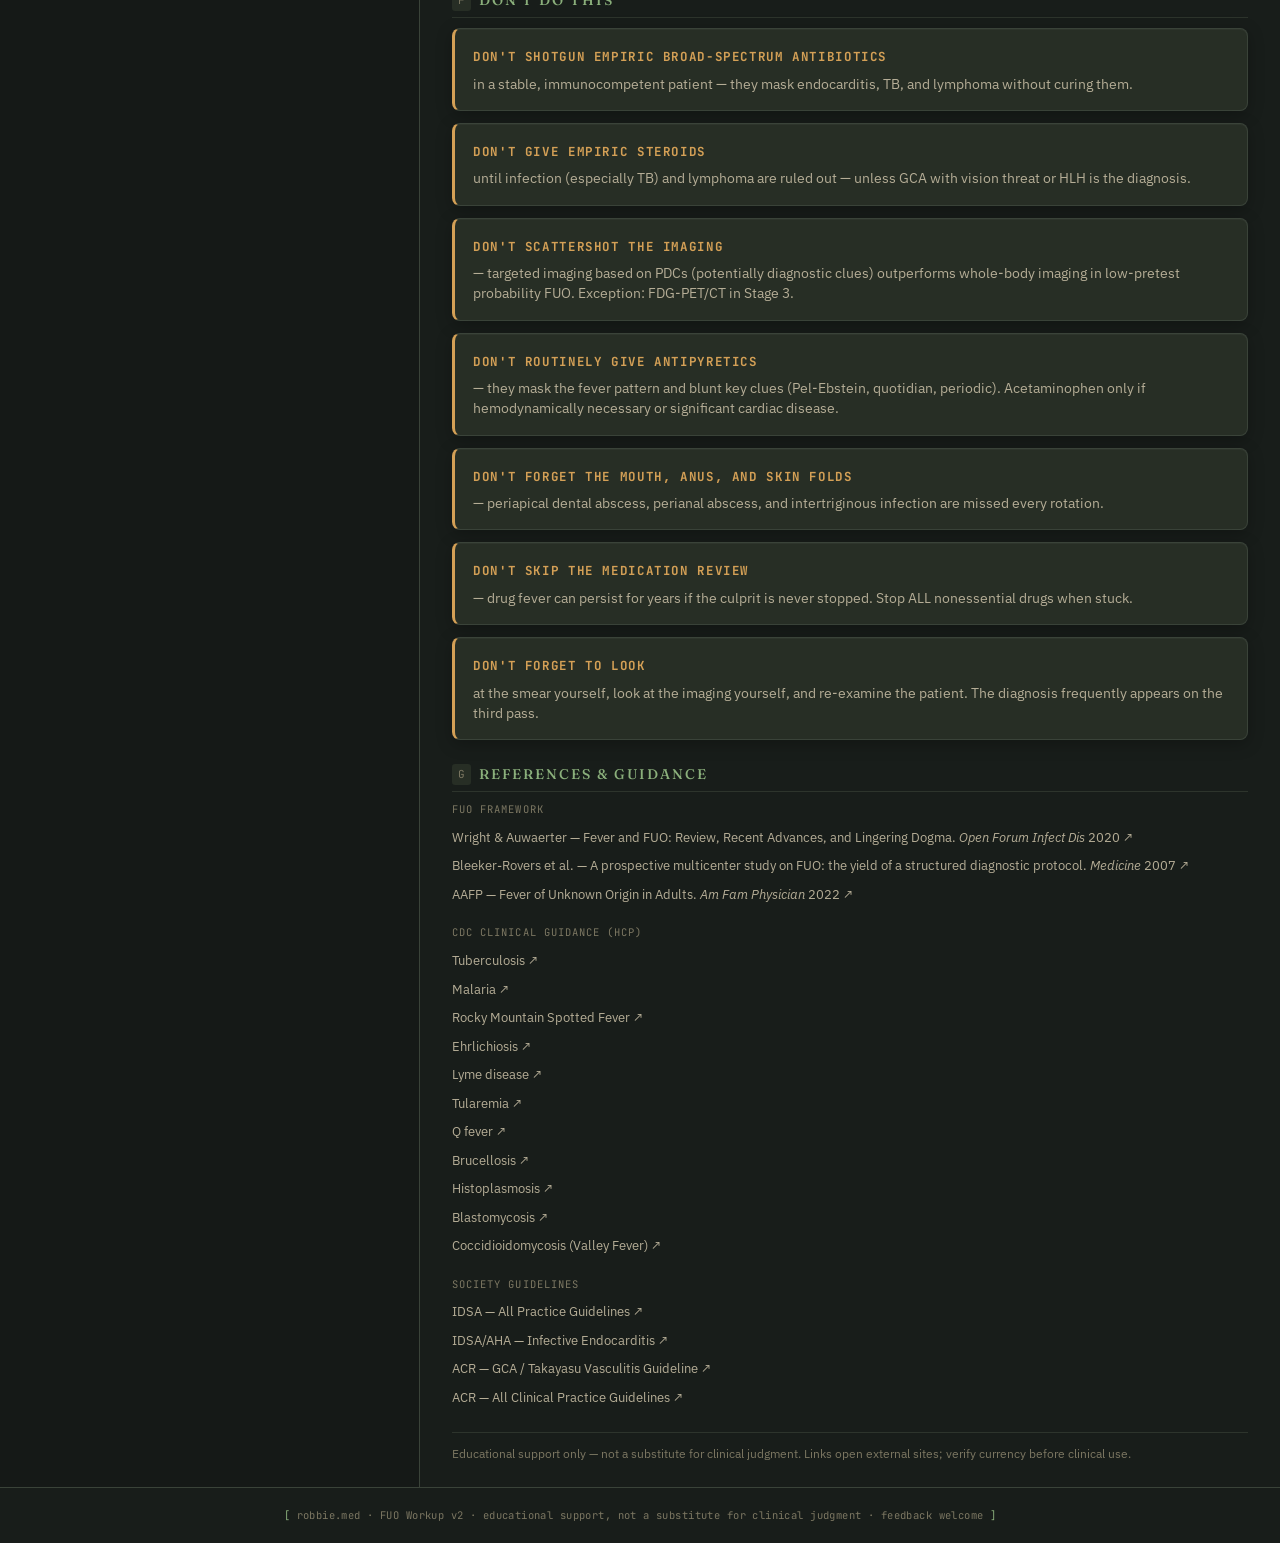
==== commit 8ccd5dce: "Add verified reference links to disease cards and global references section All URLs confirmed via w" ====
--- a/index.html
+++ b/index.html
@@ -342,6 +342,48 @@
     <h2><span class="num">F</span> Don't do this</h2>
     <div id="dontdo"></div>
 
+    <h2><span class="num">G</span> References &amp; guidance</h2>
+    <div class="ref-section">
+
+      <div class="ref-group">
+        <div class="ref-group-label">FUO framework</div>
+        <ul class="ref-list">
+          <li><a href="https://pubmed.ncbi.nlm.nih.gov/32462043/" target="_blank" rel="noopener noreferrer">Wright &amp; Auwaerter — Fever and FUO: Review, Recent Advances, and Lingering Dogma. <em>Open Forum Infect Dis</em> 2020 ↗</a></li>
+          <li><a href="https://pubmed.ncbi.nlm.nih.gov/17220753/" target="_blank" rel="noopener noreferrer">Bleeker-Rovers et al. — A prospective multicenter study on FUO: the yield of a structured diagnostic protocol. <em>Medicine</em> 2007 ↗</a></li>
+          <li><a href="https://www.aafp.org/pubs/afp/issues/2022/0200/p137.html" target="_blank" rel="noopener noreferrer">AAFP — Fever of Unknown Origin in Adults. <em>Am Fam Physician</em> 2022 ↗</a></li>
+        </ul>
+      </div>
+
+      <div class="ref-group">
+        <div class="ref-group-label">CDC clinical guidance (HCP)</div>
+        <ul class="ref-list">
+          <li><a href="https://www.cdc.gov/tb/hcp/clinical-overview/index.html" target="_blank" rel="noopener noreferrer">Tuberculosis ↗</a></li>
+          <li><a href="https://www.cdc.gov/malaria/hcp/clinical-guidance/index.html" target="_blank" rel="noopener noreferrer">Malaria ↗</a></li>
+          <li><a href="https://www.cdc.gov/rocky-mountain-spotted-fever/hcp/clinical-care/index.html" target="_blank" rel="noopener noreferrer">Rocky Mountain Spotted Fever ↗</a></li>
+          <li><a href="https://www.cdc.gov/ehrlichiosis/hcp/clinical-overview/index.html" target="_blank" rel="noopener noreferrer">Ehrlichiosis ↗</a></li>
+          <li><a href="https://www.cdc.gov/lyme/hcp/clinical-care/index.html" target="_blank" rel="noopener noreferrer">Lyme disease ↗</a></li>
+          <li><a href="https://www.cdc.gov/tularemia/hcp/clinical-care/index.html" target="_blank" rel="noopener noreferrer">Tularemia ↗</a></li>
+          <li><a href="https://www.cdc.gov/q-fever/hcp/clinical-guidance/index.html" target="_blank" rel="noopener noreferrer">Q fever ↗</a></li>
+          <li><a href="https://www.cdc.gov/brucellosis/hcp/clinical-overview/" target="_blank" rel="noopener noreferrer">Brucellosis ↗</a></li>
+          <li><a href="https://www.cdc.gov/histoplasmosis/hcp/clinical-overview/index.html" target="_blank" rel="noopener noreferrer">Histoplasmosis ↗</a></li>
+          <li><a href="https://www.cdc.gov/blastomycosis/hcp/clinical-overview/index.html" target="_blank" rel="noopener noreferrer">Blastomycosis ↗</a></li>
+          <li><a href="https://www.cdc.gov/valley-fever/hcp/clinical-overview/index.html" target="_blank" rel="noopener noreferrer">Coccidioidomycosis (Valley Fever) ↗</a></li>
+        </ul>
+      </div>
+
+      <div class="ref-group">
+        <div class="ref-group-label">Society guidelines</div>
+        <ul class="ref-list">
+          <li><a href="https://www.idsociety.org/practice-guideline/all-practice-guidelines/" target="_blank" rel="noopener noreferrer">IDSA — All Practice Guidelines ↗</a></li>
+          <li><a href="https://www.idsociety.org/practice-guideline/endocarditis-management/" target="_blank" rel="noopener noreferrer">IDSA/AHA — Infective Endocarditis ↗</a></li>
+          <li><a href="https://rheumatology.org/vasculitis-guideline" target="_blank" rel="noopener noreferrer">ACR — GCA / Takayasu Vasculitis Guideline ↗</a></li>
+          <li><a href="https://rheumatology.org/clinical-practice-guidelines" target="_blank" rel="noopener noreferrer">ACR — All Clinical Practice Guidelines ↗</a></li>
+        </ul>
+      </div>
+
+      <p class="ref-disclaimer">Educational support only — not a substitute for clinical judgment. Links open external sites; verify currency before clinical use.</p>
+    </div>
+
   </main>
 </div>
 
--- a/fuo-workup.css
+++ b/fuo-workup.css
@@ -439,6 +439,63 @@
 }
 #summary-output.shown { display: block; }
 
+/* DISEASE CARD REFS */
+.card-refs {
+  border-top: 1px solid var(--border-soft);
+  padding-top: 8px;
+  margin-top: 10px;
+  display: flex;
+  gap: 8px;
+  flex-wrap: wrap;
+  align-items: center;
+}
+.ref-link {
+  font-family: 'JetBrains Mono', monospace;
+  font-size: 11px;
+  color: var(--accent);
+  text-decoration: none;
+  opacity: 0.75;
+  letter-spacing: 0.02em;
+}
+.ref-link:hover { opacity: 1; text-decoration: underline; }
+
+/* REFERENCES SECTION */
+.ref-section {
+  margin-top: 8px;
+  display: flex;
+  flex-direction: column;
+  gap: 20px;
+}
+.ref-group {}
+.ref-group-label {
+  font-family: 'JetBrains Mono', monospace;
+  font-size: 10.5px;
+  text-transform: uppercase;
+  letter-spacing: 0.1em;
+  color: var(--text-muted);
+  margin-bottom: 8px;
+}
+.ref-list {
+  list-style: none;
+  display: flex;
+  flex-direction: column;
+  gap: 6px;
+}
+.ref-list a {
+  font-size: 13px;
+  color: var(--text-dim);
+  text-decoration: none;
+}
+.ref-list a:hover { color: var(--accent); text-decoration: underline; }
+.ref-list em { font-style: italic; }
+.ref-disclaimer {
+  font-size: 11.5px;
+  color: var(--text-muted);
+  border-top: 1px solid var(--border-soft);
+  padding-top: 12px;
+  margin-top: 4px;
+}
+
 /* SCROLLBAR */
 ::-webkit-scrollbar { width: 8px; }
 ::-webkit-scrollbar-track { background: var(--bg); }
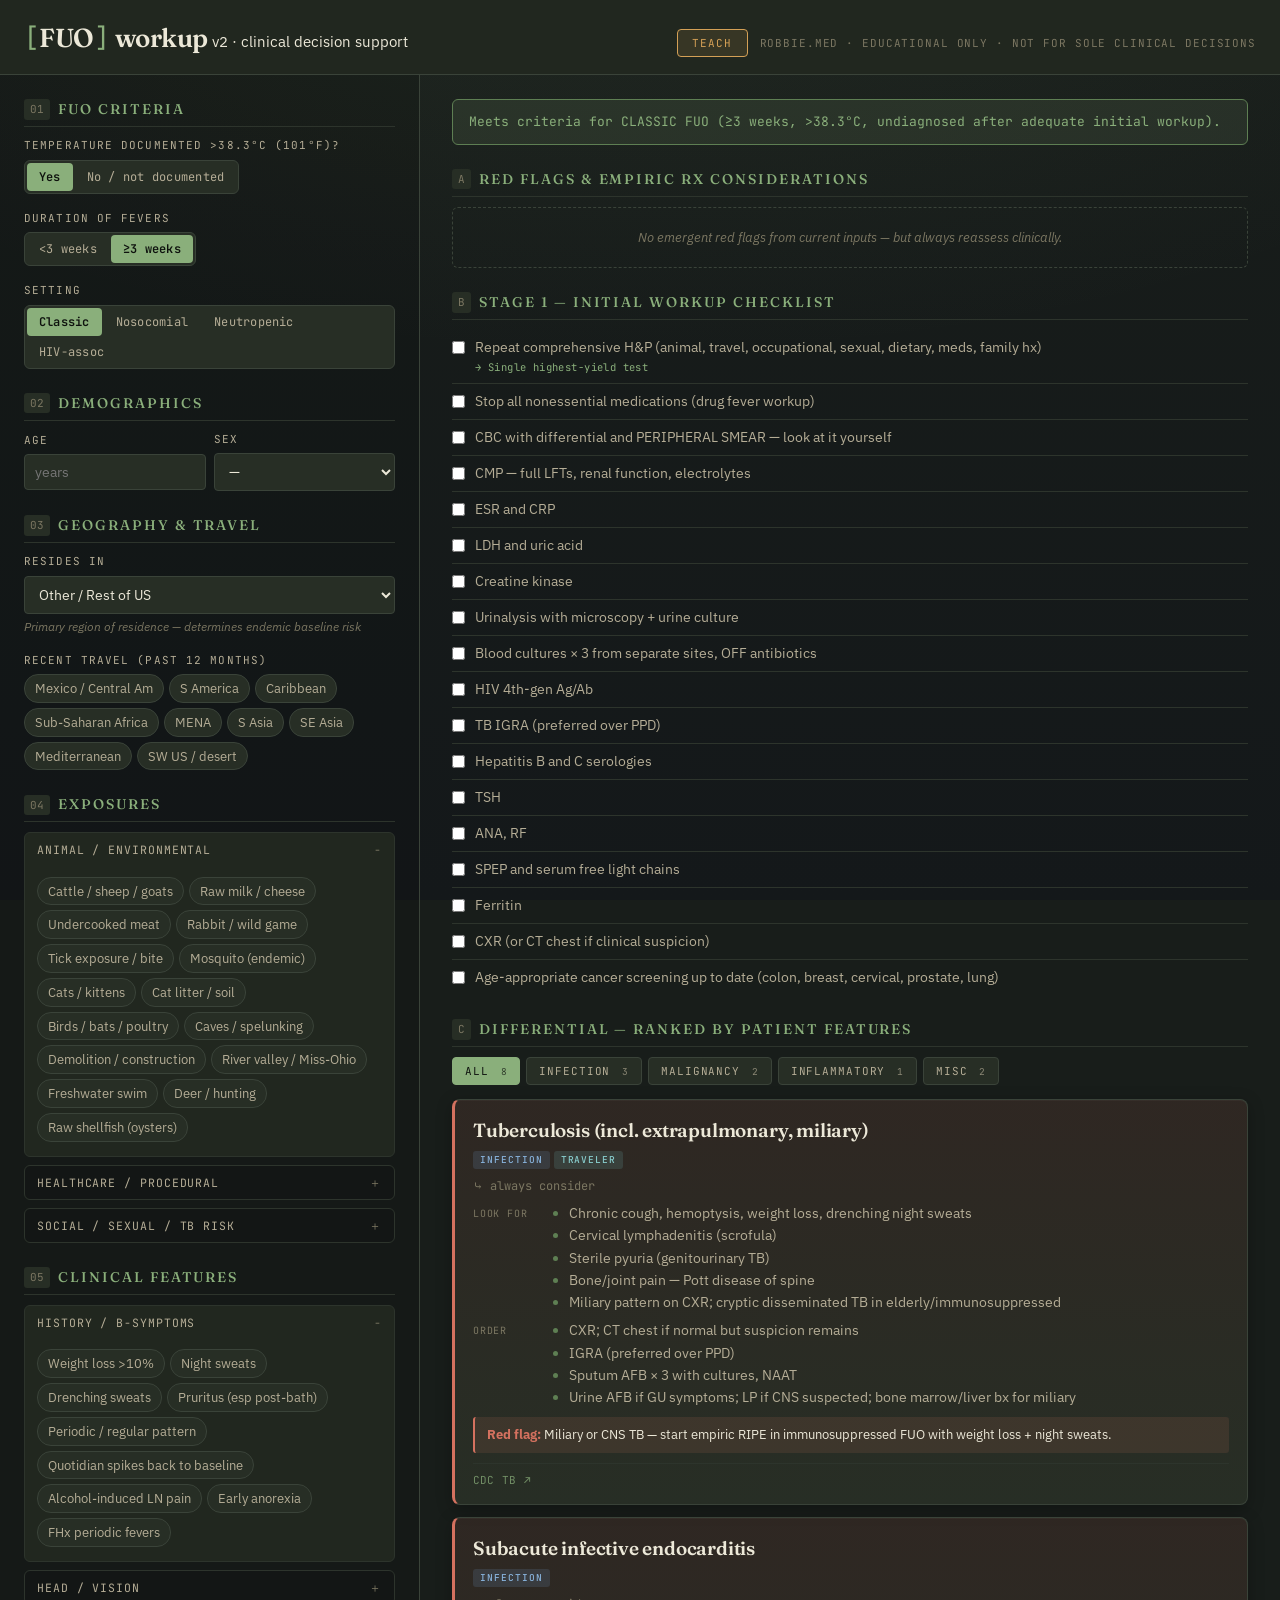
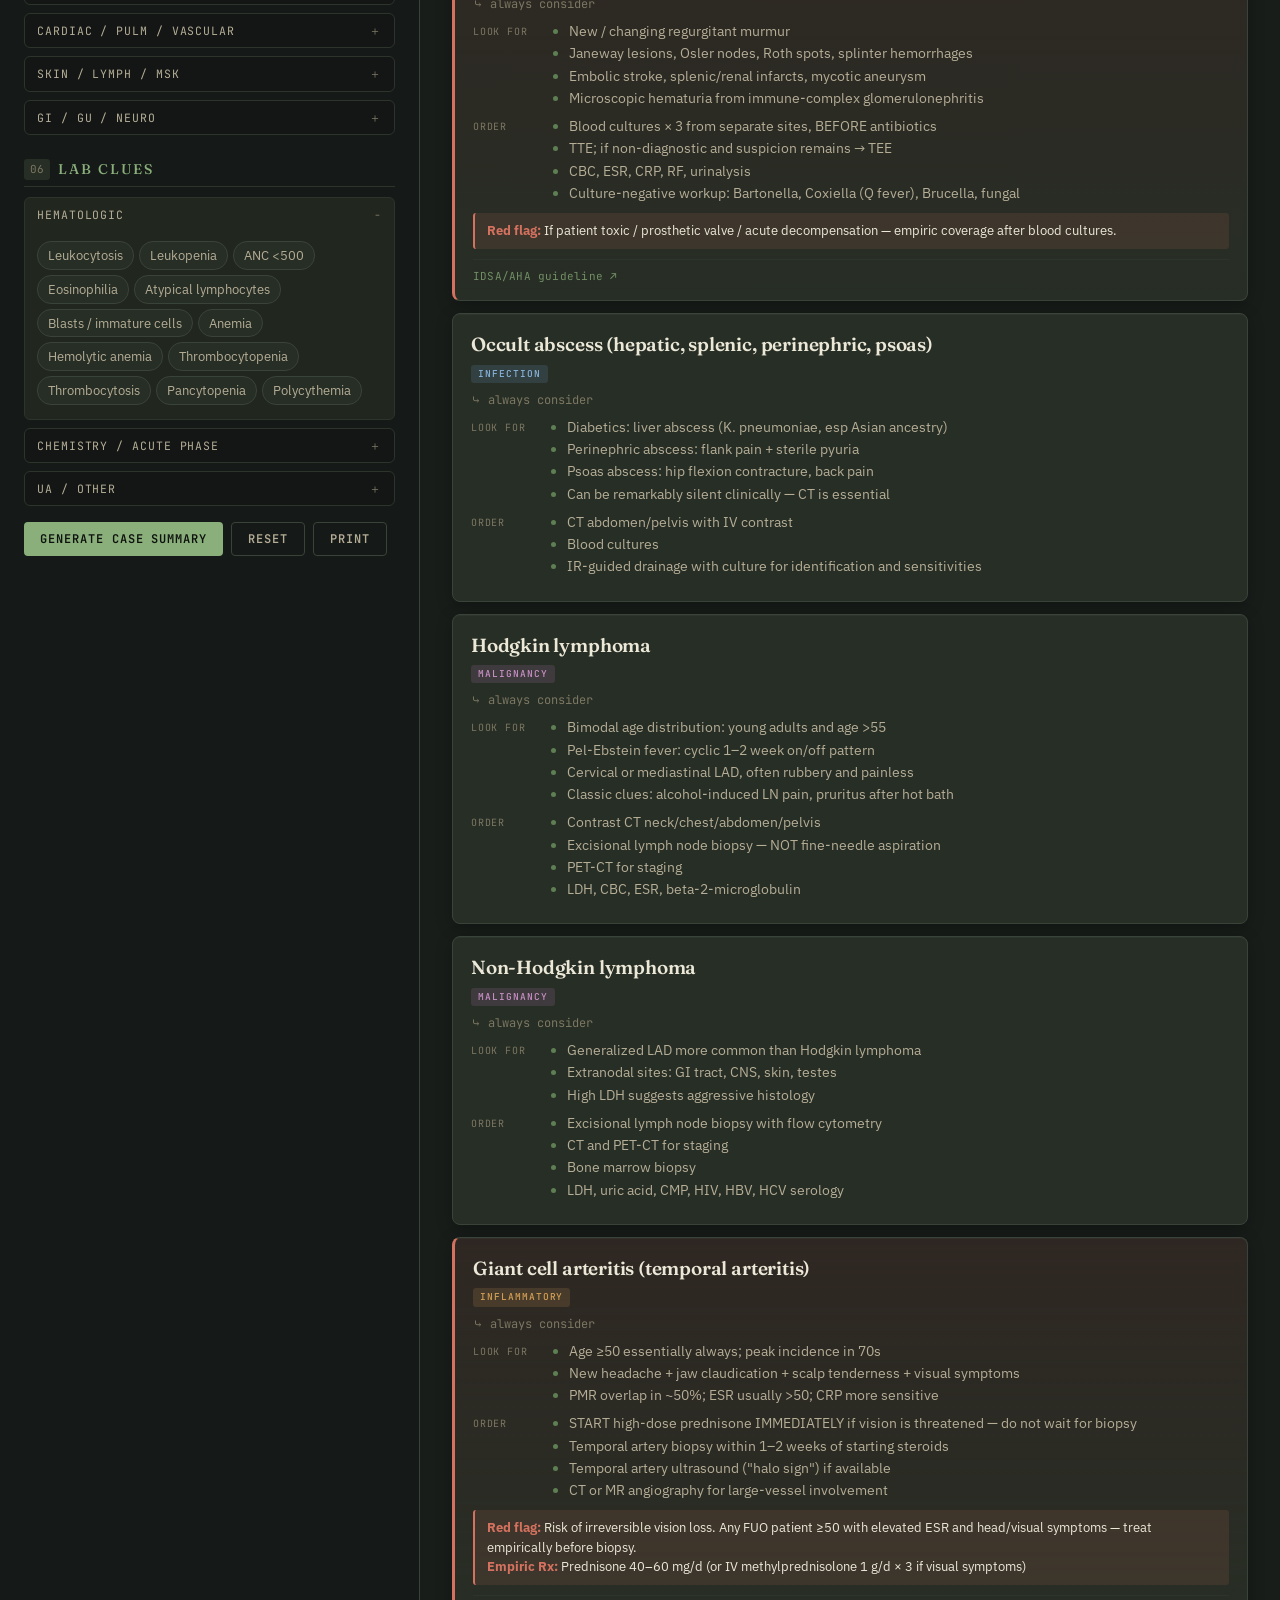
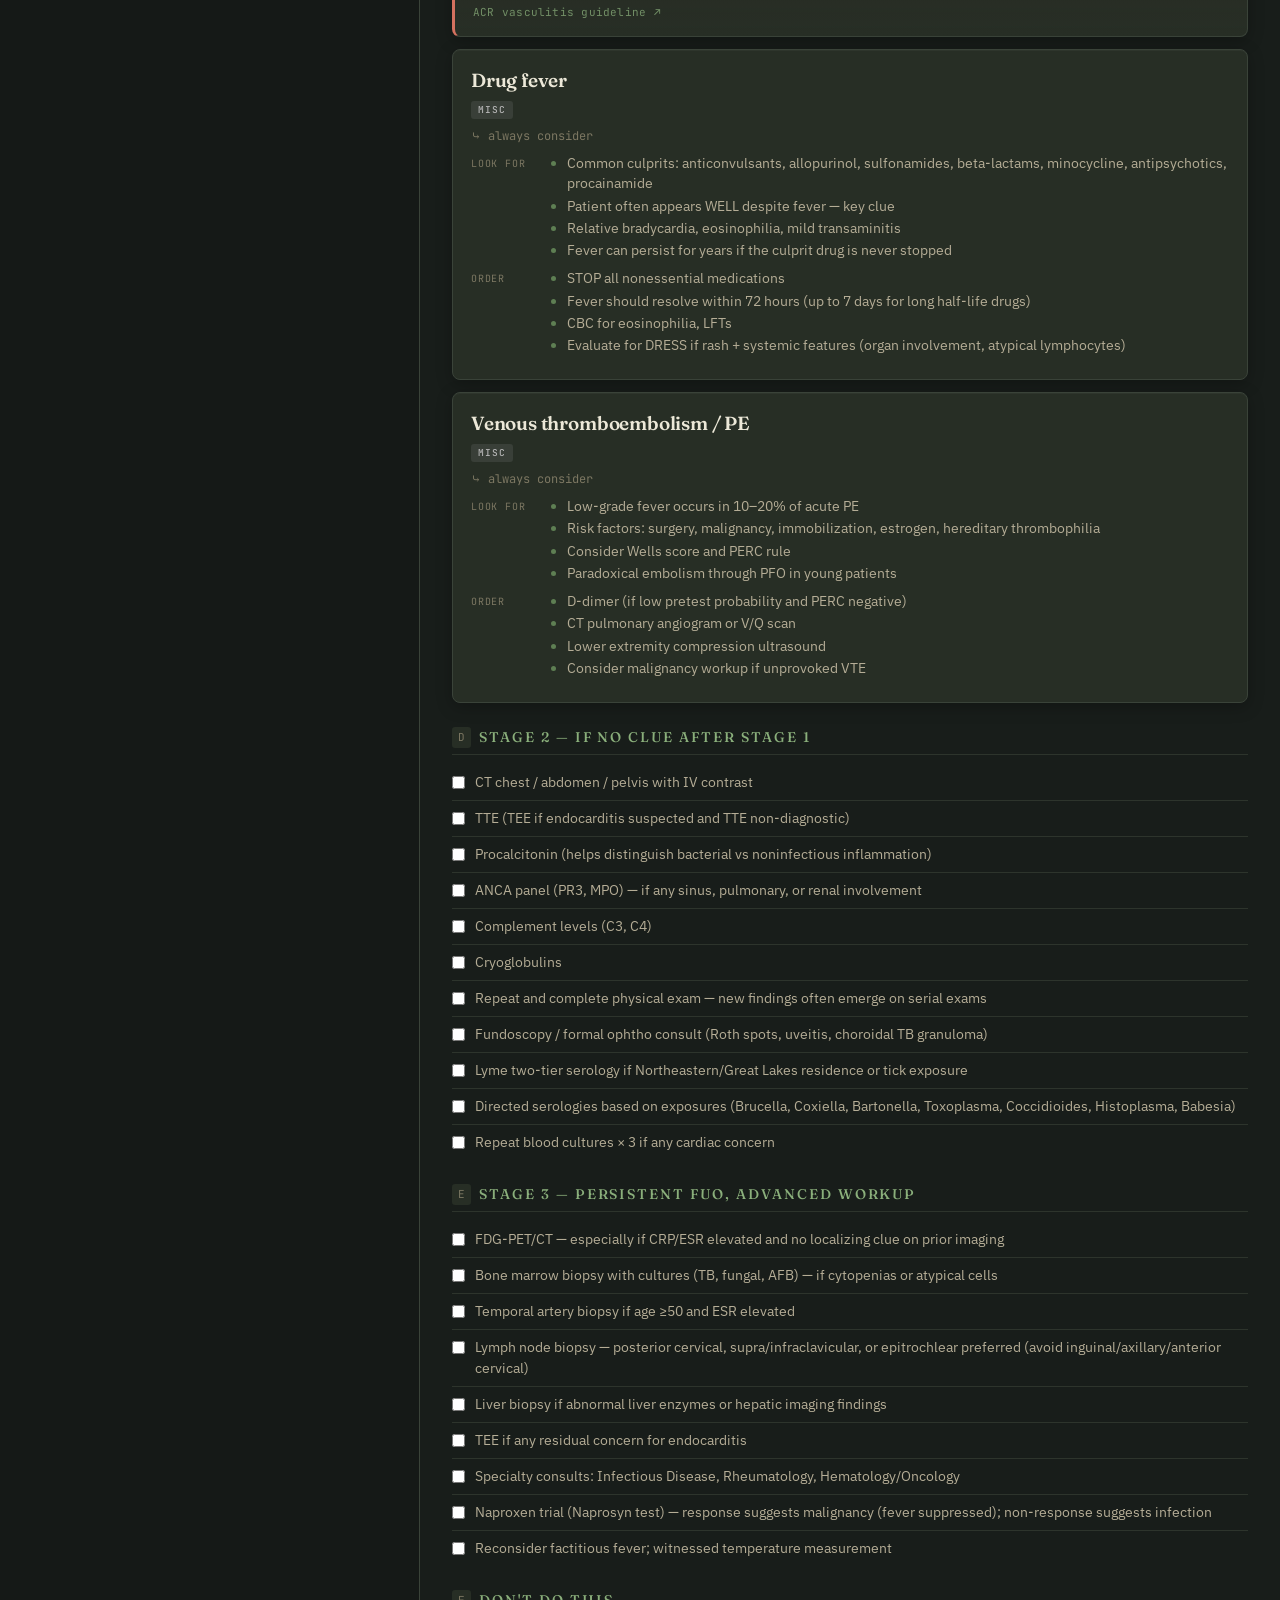
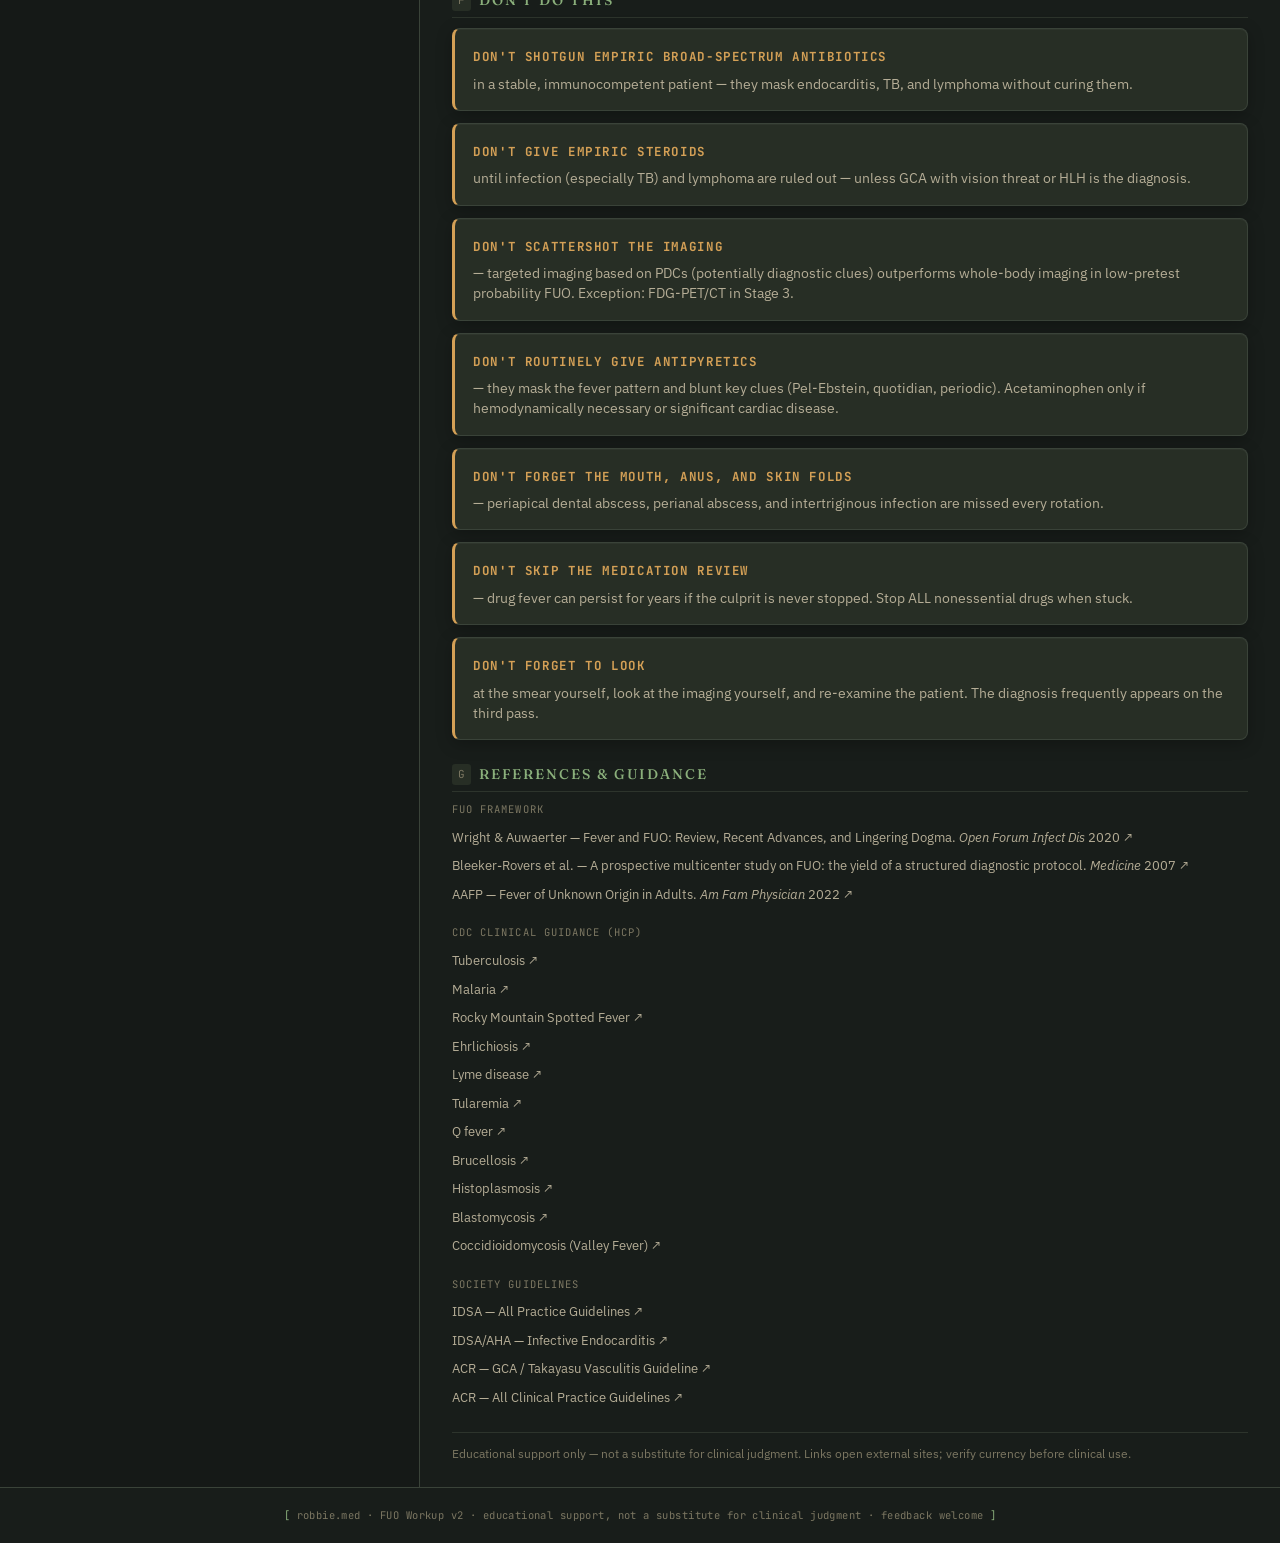
==== commit 636b6252: "Add 15-minute teaching panel for inpatient rounds Full-screen overlay toggled by a "Teach" button in" ====
--- a/index.html
+++ b/index.html
@@ -16,7 +16,10 @@
     <span class="logo"><span class="bracket">[</span>FUO<span class="bracket">]</span> workup</span>
     <span class="sub">v2 · clinical decision support</span>
   </div>
-  <div class="tag">robbie.med · educational only · not for sole clinical decisions</div>
+  <div style="display:flex;align-items:center;gap:12px;flex-wrap:wrap;">
+    <button class="btn-teach" onclick="openTeachPanel()">Teach</button>
+    <div class="tag">robbie.med · educational only · not for sole clinical decisions</div>
+  </div>
 </header>
 
 <div class="shell">
@@ -391,6 +394,319 @@
   <span class="em">[</span> robbie.med · FUO Workup v2 · educational support, not a substitute for clinical judgment · feedback welcome <span class="em">]</span>
 </footer>
 
+<!-- ===== TEACHING OVERLAY ===== -->
+<div id="teach-overlay" role="dialog" aria-modal="true" aria-label="Teaching panel">
+
+  <div class="teach-topbar">
+    <div>
+      <span class="teach-brand"><span class="t-bracket">[</span>FUO<span class="t-bracket">]</span> teaching mode</span>
+      <span class="teach-context">15-min inpatient block &nbsp;·&nbsp; Internal medicine residents &nbsp;·&nbsp; Academic hospital</span>
+    </div>
+    <button class="teach-close-btn" onclick="closeTeachPanel()">✕ Close</button>
+  </div>
+
+  <div class="teach-wrap">
+
+    <div class="teach-agenda-strip">
+      <span>1.5 min · Definition</span>
+      <span>2.5 min · Epidemiology</span>
+      <span>3 min · History &amp; exam</span>
+      <span>3 min · Staged workup</span>
+      <span>2 min · Don't do</span>
+      <span>2 min · Empiric Rx</span>
+      <span>1 min · Pearls</span>
+    </div>
+
+    <div class="teach-controls">
+      <button onclick="expandAllTeachSections()">Expand all</button>
+      <button onclick="collapseAllTeachSections()">Collapse all</button>
+    </div>
+
+    <!-- 01 Definition -->
+    <details class="teach-section" open>
+      <summary>
+        <span class="teach-sec-num">01</span>
+        <span class="teach-sec-title">Definition &amp; subtypes</span>
+        <span class="teach-sec-time">1.5 min</span>
+      </summary>
+      <div class="teach-sec-body">
+        <div class="socratic">
+          <span class="socratic-label">Discuss first</span>
+          <p>"What actually makes a fever 'unknown origin'? What's the minimum workup threshold before it qualifies as FUO — and why does the 3-week mark matter clinically?"</p>
+        </div>
+        <div class="teach-box">
+          <p><strong>Classic FUO:</strong> Temperature &gt;38.3°C (&gt;101°F) documented on ≥2 occasions, duration &gt;3 weeks, <em>no diagnosis after adequate evaluation</em> — defined as ≥3 outpatient visits, ≥3 inpatient days, or ≥1 week of structured ambulatory investigation.</p>
+          <p class="teach-note">The 3-week threshold excludes self-limited viral illness. The "adequate evaluation" clause is the real key — it's not FUO if nobody looked carefully. (Petersdorf &amp; Beeson, 1961; updated Durack &amp; Street, 1991)</p>
+        </div>
+        <div class="teach-subtypes">
+          <div class="teach-subtype">
+            <div class="teach-subtype-name">Nosocomial</div>
+            <p>Fever &gt;3 days in hospital, afebrile on admission. Top considerations: <strong>drug fever, C. diff, DVT/PE, line infection, occult abscess</strong>. Different workup entirely.</p>
+          </div>
+          <div class="teach-subtype teach-subtype-urgent">
+            <div class="teach-subtype-name">Neutropenic — emergency</div>
+            <p>ANC &lt;500. Antipseudomonal antibiotics within <strong>1 hour</strong>. This is a protocol, not a judgment call. Mortality increases with every hour of delay.</p>
+          </div>
+          <div class="teach-subtype">
+            <div class="teach-subtype-name">HIV-associated</div>
+            <p>Fever &gt;4 weeks (or &gt;3 days if hospitalized). Expand the differential: <strong>MAC, CMV, disseminated histo/cocci, PJP, lymphoma, IRIS</strong>.</p>
+          </div>
+        </div>
+      </div>
+    </details>
+
+    <!-- 02 Epidemiology -->
+    <details class="teach-section">
+      <summary>
+        <span class="teach-sec-num">02</span>
+        <span class="teach-sec-title">Epidemiology — what's actually causing it?</span>
+        <span class="teach-sec-time">2.5 min</span>
+      </summary>
+      <div class="teach-sec-body">
+        <div class="socratic">
+          <span class="socratic-label">Discuss first</span>
+          <p>"Before you look at the chart — just from the population — what's your prior? Infection, malignancy, or inflammatory disease? What shifts your prior most?"</p>
+        </div>
+        <div class="teach-epi-grid">
+          <div class="teach-epi-cat">
+            <div class="teach-epi-pct">11–55%</div>
+            <div class="teach-epi-cat-name">Infection</div>
+            <ul><li>TB, endocarditis, abscess</li><li>Brucellosis, Q fever</li><li>EBV, CMV, acute HIV</li><li>Regional: RMSF, histo, blasto</li></ul>
+          </div>
+          <div class="teach-epi-cat">
+            <div class="teach-epi-pct">12–34%</div>
+            <div class="teach-epi-cat-name">Inflammatory / rheumatic</div>
+            <ul><li>Adult Still's disease</li><li>Giant cell arteritis (≥50)</li><li>SLE, ANCA vasculitis</li><li>Sarcoidosis, IgG4-RD</li></ul>
+          </div>
+          <div class="teach-epi-cat">
+            <div class="teach-epi-pct">7–35%</div>
+            <div class="teach-epi-cat-name">Malignancy</div>
+            <ul><li>Hodgkin &amp; NHL (most common)</li><li>Leukemia</li><li>RCC, HCC, atrial myxoma</li></ul>
+          </div>
+          <div class="teach-epi-cat">
+            <div class="teach-epi-pct">2–20%</div>
+            <div class="teach-epi-cat-name">Miscellaneous</div>
+            <ul><li>Drug fever</li><li>VTE, IBD</li><li>Periodic fever syndromes</li><li>Factitious fever</li></ul>
+          </div>
+        </div>
+        <div class="teach-epi-stats">
+          <div class="teach-stat-item"><strong>7–51%</strong><span>never reach a diagnosis</span></div>
+          <div class="teach-stat-item"><strong>~40%</strong><span>of undiagnosed cases resolve spontaneously</span></div>
+          <div class="teach-stat-item"><strong>~7%</strong><span>5-year mortality — mostly NHL</span></div>
+        </div>
+        <div class="teach-always-box">
+          <span class="teach-always-label">Always on the list — missed too often to ever drop</span>
+          <div class="teach-always-chips">
+            <span>TB</span><span>Endocarditis</span><span>Hodgkin / NHL</span><span>Occult abscess</span><span>GCA (age ≥50)</span><span>Drug fever</span><span>VTE</span>
+          </div>
+        </div>
+        <div class="teach-pearl-box">
+          <span class="teach-pearl-label">Trend to know</span>
+          <p>In modern US academic centers, <strong>inflammatory causes have increased</strong> and infectious causes have declined — better empiric antibiotics, better imaging, changed epidemiology. If the patient is &gt;65 with weeks of fever and no localizing signs, GCA and Still's move near the top before any other testing.</p>
+        </div>
+        <p class="teach-cite">Wright &amp; Auwaerter, Open Forum Infect Dis 2020 (PMID 32462043) · Bleeker-Rovers et al., Medicine 2007 (PMID 17220753)</p>
+      </div>
+    </details>
+
+    <!-- 03 History & Exam -->
+    <details class="teach-section">
+      <summary>
+        <span class="teach-sec-num">03</span>
+        <span class="teach-sec-title">History &amp; exam — where diagnoses hide</span>
+        <span class="teach-sec-time">3 min</span>
+      </summary>
+      <div class="teach-sec-body">
+        <div class="socratic">
+          <span class="socratic-label">Discuss first</span>
+          <p>"Your intern wants to order 'the FUO panel' — ESR, ANA, ANCA, SPEP, ferritin, all serologies at once. What do you say, and why does the order of operations matter?"</p>
+        </div>
+        <p class="teach-axiom">"The history is the answer. The labs are the confirmation."</p>
+        <p style="font-size:14px; color:var(--text-dim);">A single exposure detail — cat scratch, raw milk, tick bite, new lisinopril, demolition site — can collapse a 68-disease differential in seconds. No lab panel can do that.</p>
+        <div class="teach-box">
+          <div class="teach-domain-label">History domains to interrogate every time</div>
+          <div class="teach-domain-chips">
+            <span>Travel (past 12 months)</span>
+            <span>Animal contact</span>
+            <span>Tick / mosquito exposure</span>
+            <span>Raw foods / milk / shellfish</span>
+            <span>New medications (3–6 wk)</span>
+            <span>Sexual history / STI risk</span>
+            <span>TB contacts / incarceration</span>
+            <span>Occupation / demolition / caves</span>
+            <span>River valley / freshwater exposure</span>
+            <span>Alcohol / liver disease</span>
+            <span>Implants / prosthetics / recent dental</span>
+            <span>Family history periodic fevers</span>
+          </div>
+        </div>
+        <div class="teach-box">
+          <div class="teach-domain-label">Physical exam — what gets missed</div>
+          <ul class="teach-exam-list">
+            <li><strong>Skin in full light:</strong> Janeway lesions (painless palmar macules = endocarditis), Osler nodes (painful fingertip nodules), splinter hemorrhages, salmon/evanescent rash (Still's), petechiae (RMSF, meningococcemia), erythema nodosum</li>
+            <li><strong>All lymph node chains:</strong> posterior cervical, supraclavicular, epitrochlear, popliteal — not just groin and axilla</li>
+            <li><strong>Temporal arteries in any patient ≥50 with headache:</strong> tenderness, induration, absent pulse, scalp tenderness</li>
+            <li><strong>Inside the mouth:</strong> dental abscess, gingival findings — often the culprit when present</li>
+            <li><strong>Fundoscope:</strong> Roth spots (endocarditis), choroidal lesions (disseminated fungal / miliary TB)</li>
+          </ul>
+        </div>
+        <div class="teach-pearl-box">
+          <span class="teach-pearl-label">Fever pattern — don't suppress it</span>
+          <p>Scheduled antipyretics erase a diagnostic signal. <strong>Quotidian</strong> (spikes returning to baseline daily) = Adult Still's. <strong>Pel-Ebstein</strong> (days of fever / days of afebrile, cycling) = Hodgkin. <strong>Tertian</strong> (q48h) = P. vivax / falciparum. <strong>Undulant</strong> = brucellosis. <strong>Drenching sweats</strong> at peak = lymphoma or TB.</p>
+        </div>
+      </div>
+    </details>
+
+    <!-- 04 Staged Workup -->
+    <details class="teach-section">
+      <summary>
+        <span class="teach-sec-num">04</span>
+        <span class="teach-sec-title">Staged workup — following the PDC</span>
+        <span class="teach-sec-time">3 min</span>
+      </summary>
+      <div class="teach-sec-body">
+        <p style="font-size:14px;color:var(--text-dim);">PDC = <strong>Potentially Diagnostic Clue</strong> — any history finding, physical finding, or lab result that narrows the differential. The entire strategy is: find a PDC, follow it with targeted testing, reassess. Do not order everything at once.</p>
+        <div class="teach-stages">
+          <div class="teach-stage">
+            <div class="teach-stage-hdr">Stage 1 — Initial evaluation</div>
+            <ul>
+              <li>CBC with diff, CMP, LFTs, LDH, ferritin, ESR, CRP, UA + culture</li>
+              <li>Blood cultures ×3 from separate sites — BEFORE any antibiotics</li>
+              <li>CXR; CT chest if abnormal or high suspicion</li>
+              <li>CT abdomen/pelvis with IV contrast</li>
+              <li>HIV 4th-gen Ag/Ab, IGRA (QuantiFERON), EBV/CMV serology</li>
+            </ul>
+          </div>
+          <div class="teach-stage">
+            <div class="teach-stage-hdr">Stage 2 — If no PDC after Stage 1</div>
+            <ul>
+              <li>Targeted serology based on exposure history (Brucella, Bartonella/Coxiella, Lyme two-tier, etc.)</li>
+              <li>ANA, ANCA, RF, anti-dsDNA, complement if inflammatory suspected</li>
+              <li>SPEP + UPEP if malignancy / plasma cell disorder suspected</li>
+              <li>TTE → TEE if endocarditis remains on list despite negative blood cultures</li>
+              <li>Stop non-essential medications × 72 h to test for drug fever</li>
+            </ul>
+          </div>
+          <div class="teach-stage">
+            <div class="teach-stage-hdr">Stage 3 — Persistent FUO, advanced workup</div>
+            <ul>
+              <li><strong>FDG-PET/CT</strong> — highest single-test yield after Stage 1 fails; identifies metabolically active tissue (inflammation, malignancy, occult abscess) and guides biopsy site</li>
+              <li>Lymph node biopsy: excisional preferred. <em>High yield: posterior cervical, supraclavicular, epitrochlear. Avoid: inguinal, axillary (low specificity, reactive changes)</em></li>
+              <li>Temporal artery biopsy in any patient ≥50 with elevated ESR</li>
+              <li>Bone marrow biopsy (pancytopenia, suspected miliary TB, culture-negative endocarditis)</li>
+              <li>Liver biopsy if granulomatous hepatitis suspected (elevated alk phos, hepatomegaly)</li>
+            </ul>
+          </div>
+        </div>
+        <div class="teach-pearl-box">
+          <span class="teach-pearl-label">PET-CT pearl</span>
+          <p>FDG-PET is the most useful advanced imaging in FUO — not just CT or MRI alone. Best evidence: use it when CRP/ESR are elevated and no localizing clue found after Stage 1–2 workup. It detects occult lymphoma, large-vessel vasculitis (e.g., aortitis in GCA), active granulomas, and abscess that may be invisible on standard cross-sectional imaging.</p>
+        </div>
+      </div>
+    </details>
+
+    <!-- 05 Don't Do -->
+    <details class="teach-section">
+      <summary>
+        <span class="teach-sec-num">05</span>
+        <span class="teach-sec-title">What NOT to do — and why</span>
+        <span class="teach-sec-time">2 min</span>
+      </summary>
+      <div class="teach-sec-body">
+        <div class="socratic">
+          <span class="socratic-label">Discuss first</span>
+          <p>"Your patient spikes to 39.9°C at 2 AM. The nurse calls asking for Tylenol orders. What do you say — and if the answer is 'no,' how do you explain it to the patient?"</p>
+        </div>
+        <div class="teach-donts">
+          <div class="teach-dont-item">
+            <div class="teach-dont-hdr">✕ Empiric broad-spectrum antibiotics for undiagnosed FUO</div>
+            <p>Sterilizes blood cultures. Masks fever pattern. Creates false reassurance of "responding to treatment." The only exceptions are genuine emergencies where delay is life-threatening — neutropenic fever, suspected RMSF, GCA with visual loss (see Section 6).</p>
+          </div>
+          <div class="teach-dont-item">
+            <div class="teach-dont-hdr">✕ Empiric glucocorticoids before a diagnosis</div>
+            <p>Steroids lower fever in infection, malignancy, <em>and</em> inflammatory disease alike — they are not a diagnostic test. Worse: steroids can lyse lymphoma cells and dramatically reduce biopsy yield. <em>Exception: GCA with active visual symptoms — treat now, biopsy within 1–2 weeks — histopathology remains interpretable.</em></p>
+          </div>
+          <div class="teach-dont-item">
+            <div class="teach-dont-hdr">✕ Scheduled antipyretics masking fever pattern</div>
+            <p>Quotidian = Still's. Pel-Ebstein = Hodgkin. Tertian = malaria. Undulant = brucellosis. Scheduled Tylenol erases these signals. Use only PRN for comfort at very high temperatures.</p>
+          </div>
+          <div class="teach-dont-item">
+            <div class="teach-dont-hdr">✕ Anchoring on a nonspecific positive test</div>
+            <p>ANA 1:80, positive monospot, mildly elevated ferritin — these are clues, not diagnoses. Premature closure on a low-specificity result causes anchoring and delays the real diagnosis. Continue the systematic evaluation.</p>
+          </div>
+          <div class="teach-dont-item">
+            <div class="teach-dont-hdr">✕ Skip the mouth and the skin</div>
+            <p>Dental abscess, Janeway lesions, Osler nodes, splinter hemorrhages, salmon rash, petechiae — the diagnosis is sometimes visible if you look. 60 seconds, every time.</p>
+          </div>
+        </div>
+      </div>
+    </details>
+
+    <!-- 06 Empiric Rx -->
+    <details class="teach-section">
+      <summary>
+        <span class="teach-sec-num">06</span>
+        <span class="teach-sec-title">When to treat empirically — the exceptions</span>
+        <span class="teach-sec-time">2 min</span>
+      </summary>
+      <div class="teach-sec-body">
+        <div class="socratic">
+          <span class="socratic-label">Discuss first</span>
+          <p>"67-year-old from Oklahoma, 9 days of fever, headache, thrombocytopenia, and transaminitis. No rash yet. Walk me through your decision about empiric treatment."</p>
+        </div>
+        <div class="teach-empirics">
+          <div class="teach-empiric-item teach-empiric-urgent">
+            <div class="teach-empiric-hdr">🔴 Neutropenic fever (ANC &lt;500)</div>
+            <p>This is a protocol, not a clinical judgment. Antipseudomonal beta-lactam (cefepime, pip-tazo, meropenem based on MASCC risk) within <strong>1 hour</strong>. Start before results are back.</p>
+          </div>
+          <div class="teach-empiric-item teach-empiric-urgent">
+            <div class="teach-empiric-hdr">🔴 GCA with threatened vision</div>
+            <p>Amaurosis fugax, diplopia, or monocular visual loss in a patient ≥50 with elevated ESR → <strong>prednisone 60 mg PO (or methylprednisolone 1 g IV × 3) today.</strong> Do not wait for biopsy. Temporal artery biopsy remains interpretable for 1–2 weeks after steroids are started.</p>
+          </div>
+          <div class="teach-empiric-item">
+            <div class="teach-empiric-hdr">⚠ RMSF / tick-borne — South-Central US, tick exposure</div>
+            <p>Tick exposure + fever + thrombocytopenia + transaminitis (± headache) in OK/AR/MO/KS/TN → <strong>doxycycline 100 mg PO/IV BID now.</strong> Serology is negative in the first 7–10 days. Mortality climbs sharply after day 5 — you cannot wait for confirmatory results.</p>
+          </div>
+          <div class="teach-empiric-item">
+            <div class="teach-empiric-hdr">⚠ Miliary / disseminated TB — deteriorating immunosuppressed patient</div>
+            <p>Immunosuppressed, weight loss + night sweats + bilateral infiltrates, clinical deterioration → empiric RIPE before AFB culture (6–8 weeks). Send sputum AFB ×3, urine AFB, blood AFB, bone marrow culture first — then treat.</p>
+          </div>
+          <div class="teach-empiric-item">
+            <div class="teach-empiric-hdr">⚠ HLH — ferritin &gt;10,000 + cytopenias + splenomegaly</div>
+            <p>This is HLH until proven otherwise. Immediate hematology + rheumatology co-management. Add triglycerides, fibrinogen, NK activity, sIL-2R. <strong>Do not treat as refractory sepsis without excluding HLH</strong> — it will not respond and the delay is fatal.</p>
+          </div>
+        </div>
+      </div>
+    </details>
+
+    <!-- 07 Pearls -->
+    <details class="teach-section">
+      <summary>
+        <span class="teach-sec-num">07</span>
+        <span class="teach-sec-title">Take-home pearls</span>
+        <span class="teach-sec-time">1 min</span>
+      </summary>
+      <div class="teach-sec-body">
+        <ul class="teach-pearls">
+          <li>FUO is almost always an <strong>atypical presentation of a common disease</strong> — TB without pulmonary symptoms, endocarditis without a murmur, lymphoma without palpable LAD. Think common diseases presenting uncommonly.</li>
+          <li><strong>40% of FUO cases never get a diagnosis</strong> and many of those resolve spontaneously. An undiagnosed FUO is not automatically a death sentence.</li>
+          <li><strong>History first, labs second.</strong> A single exposure detail collapses the differential instantly. No shotgun panel can do that — and shotgun panels generate false positives that anchor thinking.</li>
+          <li><strong>Ferritin &gt;10,000</strong> is approximately 90% sensitive for HLH in adults with systemic inflammation. Always check it in FUO; it also points toward Still's disease and lymphoma.</li>
+          <li><strong>Serial physical exams</strong> reveal findings that a single admission exam misses — new lymph node, evolving murmur, temporal artery tenderness. Revisit the exam each day.</li>
+          <li>The <strong>naproxen test:</strong> 3 days of naproxen reliably suppress fever → malignant etiology more likely than infectious. Low evidence, but a useful gestalt adjunct.</li>
+          <li><strong>Lymph node biopsy site matters:</strong> posterior cervical, supraclavicular, epitrochlear = high diagnostic yield. Inguinal, axillary = avoid if possible (reactive changes, low specificity).</li>
+          <li>When FUO persists for months without a diagnosis, revisit the medication list — <strong>drug fever</strong> can come from an agent started years ago (e.g., hydralazine, phenytoin, allopurinol). Also consider factitious fever in healthcare workers.</li>
+        </ul>
+      </div>
+    </details>
+
+    <div class="teach-foot">
+      <span>Wright &amp; Auwaerter, <em>Open Forum Infect Dis</em> 2020 &nbsp;·&nbsp; Bleeker-Rovers et al., <em>Medicine</em> 2007 &nbsp;·&nbsp; AAFP <em>Am Fam Physician</em> 2022 &nbsp;·&nbsp; Harrison's 20th ed.</span>
+      <span>Educational only · robbie.med</span>
+    </div>
+
+  </div><!-- .teach-wrap -->
+</div><!-- #teach-overlay -->
+
 <script src="diseases.js"></script>
 <script src="app.js"></script>
 </body>
--- a/fuo-workup.css
+++ b/fuo-workup.css
@@ -496,6 +496,441 @@
   margin-top: 4px;
 }
 
+/* ── TEACHING PANEL ──────────────────────────────────────────────────────────── */
+
+/* Teach button in header */
+.btn-teach {
+  font-family: 'JetBrains Mono', monospace;
+  font-size: 11px;
+  text-transform: uppercase;
+  letter-spacing: 0.1em;
+  padding: 6px 14px;
+  background: var(--warning-faint);
+  border: 1px solid var(--warning);
+  color: var(--warning);
+  border-radius: 4px;
+  cursor: pointer;
+  white-space: nowrap;
+}
+.btn-teach:hover { background: var(--warning); color: #0e120e; }
+
+/* Overlay */
+#teach-overlay {
+  position: fixed;
+  inset: 0;
+  z-index: 200;
+  background: var(--bg);
+  overflow-y: auto;
+  display: none;
+}
+#teach-overlay.open { display: block; }
+
+/* Sticky top bar inside overlay */
+.teach-topbar {
+  position: sticky;
+  top: 0;
+  z-index: 210;
+  background: var(--bg-elev);
+  border-bottom: 1px solid var(--border);
+  padding: 14px 28px;
+  display: flex;
+  align-items: center;
+  justify-content: space-between;
+  gap: 16px;
+  flex-wrap: wrap;
+  backdrop-filter: blur(6px);
+}
+.teach-brand {
+  font-family: 'Fraunces', serif;
+  font-weight: 600;
+  font-size: 21px;
+  letter-spacing: -0.01em;
+  color: var(--text);
+}
+.t-bracket { color: var(--warning); }
+.teach-context {
+  font-family: 'JetBrains Mono', monospace;
+  font-size: 10.5px;
+  color: var(--text-muted);
+  text-transform: uppercase;
+  letter-spacing: 0.07em;
+  margin-left: 10px;
+}
+.teach-close-btn {
+  font-family: 'JetBrains Mono', monospace;
+  font-size: 11px;
+  padding: 6px 14px;
+  background: transparent;
+  border: 1px solid var(--border);
+  color: var(--text-muted);
+  border-radius: 4px;
+  cursor: pointer;
+  white-space: nowrap;
+}
+.teach-close-btn:hover { border-color: var(--text-dim); color: var(--text); }
+
+/* Inner layout */
+.teach-wrap {
+  max-width: 880px;
+  margin: 0 auto;
+  padding: 24px 28px 80px;
+}
+
+/* Agenda strip */
+.teach-agenda-strip {
+  display: flex;
+  gap: 6px;
+  flex-wrap: wrap;
+  margin-bottom: 18px;
+}
+.teach-agenda-strip span {
+  font-family: 'JetBrains Mono', monospace;
+  font-size: 10.5px;
+  color: var(--text-muted);
+  background: var(--bg-card);
+  border: 1px solid var(--border-soft);
+  border-radius: 4px;
+  padding: 4px 10px;
+}
+
+/* Expand/collapse controls */
+.teach-controls {
+  display: flex;
+  gap: 8px;
+  margin-bottom: 20px;
+}
+.teach-controls button {
+  font-family: 'JetBrains Mono', monospace;
+  font-size: 10.5px;
+  padding: 5px 12px;
+  background: transparent;
+  border: 1px solid var(--border);
+  color: var(--text-muted);
+  border-radius: 4px;
+  cursor: pointer;
+  text-transform: uppercase;
+  letter-spacing: 0.07em;
+}
+.teach-controls button:hover { border-color: var(--accent); color: var(--accent); }
+
+/* Section <details> */
+.teach-section {
+  border: 1px solid var(--border);
+  border-radius: 8px;
+  margin-bottom: 10px;
+  background: var(--bg-card);
+  overflow: hidden;
+}
+.teach-section > summary {
+  display: flex;
+  align-items: center;
+  gap: 14px;
+  padding: 16px 20px;
+  cursor: pointer;
+  list-style: none;
+  user-select: none;
+}
+.teach-section > summary::-webkit-details-marker { display: none; }
+.teach-section[open] > summary {
+  border-bottom: 1px solid var(--border-soft);
+  background: var(--bg-card-hover);
+}
+.teach-sec-num {
+  font-family: 'JetBrains Mono', monospace;
+  font-size: 12px;
+  color: var(--warning);
+  min-width: 22px;
+}
+.teach-sec-title {
+  font-size: 15px;
+  font-weight: 500;
+  color: var(--text);
+  flex: 1;
+}
+.teach-sec-time {
+  font-family: 'JetBrains Mono', monospace;
+  font-size: 10px;
+  color: var(--text-muted);
+  background: var(--bg);
+  border: 1px solid var(--border-soft);
+  border-radius: 3px;
+  padding: 2px 7px;
+  white-space: nowrap;
+}
+
+.teach-sec-body {
+  padding: 20px;
+  display: flex;
+  flex-direction: column;
+  gap: 14px;
+  font-size: 14px;
+  color: var(--text-dim);
+}
+
+/* Socratic question block */
+.socratic {
+  background: var(--warning-faint);
+  border-left: 3px solid var(--warning);
+  border-radius: 0 6px 6px 0;
+  padding: 12px 16px;
+}
+.socratic-label {
+  font-family: 'JetBrains Mono', monospace;
+  font-size: 9.5px;
+  text-transform: uppercase;
+  letter-spacing: 0.12em;
+  color: var(--warning);
+  display: block;
+  margin-bottom: 6px;
+}
+.socratic p { font-style: italic; color: var(--text-dim); font-size: 14px; line-height: 1.5; }
+
+/* Definition / generic box */
+.teach-box {
+  background: var(--bg-elev);
+  border: 1px solid var(--border-soft);
+  border-radius: 6px;
+  padding: 14px 16px;
+}
+.teach-note { font-size: 12.5px; color: var(--text-muted); font-style: italic; margin-top: 8px; }
+
+/* Axiom / quote */
+.teach-axiom {
+  font-family: 'Fraunces', serif;
+  font-size: 17px;
+  font-weight: 500;
+  color: var(--text);
+  font-style: italic;
+  border-left: 3px solid var(--accent-deep);
+  padding-left: 14px;
+  margin: 0;
+}
+
+/* FUO subtypes grid */
+.teach-subtypes {
+  display: grid;
+  grid-template-columns: repeat(auto-fit, minmax(200px, 1fr));
+  gap: 10px;
+}
+.teach-subtype {
+  background: var(--bg-elev);
+  border: 1px solid var(--border-soft);
+  border-radius: 6px;
+  padding: 12px 14px;
+}
+.teach-subtype-urgent {
+  border-color: rgba(212,113,95,0.4);
+  background: var(--danger-faint);
+}
+.teach-subtype-name {
+  font-family: 'JetBrains Mono', monospace;
+  font-size: 10.5px;
+  font-weight: 700;
+  text-transform: uppercase;
+  letter-spacing: 0.09em;
+  color: var(--warning);
+  margin-bottom: 6px;
+}
+.teach-subtype-urgent .teach-subtype-name { color: var(--danger); }
+.teach-subtype p { font-size: 13px; color: var(--text-dim); line-height: 1.45; }
+
+/* Epidemiology grid */
+.teach-epi-grid {
+  display: grid;
+  grid-template-columns: repeat(auto-fit, minmax(170px, 1fr));
+  gap: 10px;
+}
+.teach-epi-cat {
+  background: var(--bg-elev);
+  border: 1px solid var(--border-soft);
+  border-radius: 6px;
+  padding: 12px 14px;
+}
+.teach-epi-pct {
+  font-family: 'Fraunces', serif;
+  font-size: 23px;
+  font-weight: 600;
+  color: var(--warning);
+  line-height: 1.1;
+}
+.teach-epi-cat-name {
+  font-size: 11px;
+  font-weight: 600;
+  color: var(--text-dim);
+  text-transform: uppercase;
+  letter-spacing: 0.06em;
+  margin: 4px 0 8px;
+}
+.teach-epi-cat ul { padding-left: 14px; font-size: 12px; color: var(--text-muted); }
+.teach-epi-cat ul li { margin-bottom: 3px; }
+
+/* Epi stat row */
+.teach-epi-stats {
+  display: flex;
+  gap: 20px;
+  flex-wrap: wrap;
+  padding: 6px 0;
+}
+.teach-stat-item {
+  font-family: 'JetBrains Mono', monospace;
+  font-size: 11.5px;
+  color: var(--text-muted);
+  display: flex;
+  align-items: baseline;
+  gap: 6px;
+}
+.teach-stat-item strong { color: var(--text); font-size: 15px; }
+
+/* Always-consider box */
+.teach-always-box {
+  background: var(--bg-elev);
+  border: 1px solid var(--border-soft);
+  border-radius: 6px;
+  padding: 12px 16px;
+}
+.teach-always-label {
+  font-family: 'JetBrains Mono', monospace;
+  font-size: 9.5px;
+  text-transform: uppercase;
+  letter-spacing: 0.1em;
+  color: var(--text-muted);
+  display: block;
+  margin-bottom: 8px;
+}
+.teach-always-chips { display: flex; flex-wrap: wrap; gap: 6px; }
+.teach-always-chips span {
+  font-size: 12.5px;
+  background: var(--bg-card);
+  border: 1px solid var(--border);
+  border-radius: 4px;
+  padding: 3px 9px;
+  color: var(--text-dim);
+}
+
+/* Pearl box */
+.teach-pearl-box {
+  background: var(--accent-faint);
+  border-left: 3px solid var(--accent-deep);
+  border-radius: 0 6px 6px 0;
+  padding: 12px 16px;
+}
+.teach-pearl-label {
+  font-family: 'JetBrains Mono', monospace;
+  font-size: 9.5px;
+  text-transform: uppercase;
+  letter-spacing: 0.1em;
+  color: var(--accent);
+  display: block;
+  margin-bottom: 6px;
+}
+.teach-pearl-box p { font-size: 13.5px; color: var(--text-dim); line-height: 1.5; }
+
+/* History domains */
+.teach-domain-label {
+  font-family: 'JetBrains Mono', monospace;
+  font-size: 9.5px;
+  text-transform: uppercase;
+  letter-spacing: 0.1em;
+  color: var(--text-muted);
+  margin-bottom: 10px;
+}
+.teach-domain-chips { display: flex; flex-wrap: wrap; gap: 6px; }
+.teach-domain-chips span {
+  background: var(--bg-card);
+  border: 1px solid var(--border);
+  border-radius: 4px;
+  padding: 3px 9px;
+  font-size: 12.5px;
+  color: var(--text-dim);
+}
+
+/* Exam list */
+.teach-exam-list { padding-left: 16px; }
+.teach-exam-list li { font-size: 13.5px; color: var(--text-dim); margin-bottom: 7px; line-height: 1.45; }
+
+/* Staged workup */
+.teach-stages { display: flex; flex-direction: column; gap: 10px; }
+.teach-stage {
+  background: var(--bg-elev);
+  border: 1px solid var(--border-soft);
+  border-radius: 6px;
+  padding: 14px 16px;
+}
+.teach-stage-hdr {
+  font-family: 'JetBrains Mono', monospace;
+  font-size: 10.5px;
+  font-weight: 700;
+  text-transform: uppercase;
+  letter-spacing: 0.08em;
+  color: var(--warning);
+  margin-bottom: 8px;
+}
+.teach-stage ul { padding-left: 16px; }
+.teach-stage ul li { font-size: 13.5px; color: var(--text-dim); margin-bottom: 5px; line-height: 1.45; }
+
+/* Don't-do items */
+.teach-donts { display: flex; flex-direction: column; gap: 10px; }
+.teach-dont-item {
+  background: var(--danger-faint);
+  border: 1px solid rgba(212,113,95,0.22);
+  border-radius: 6px;
+  padding: 12px 16px;
+}
+.teach-dont-hdr {
+  font-family: 'JetBrains Mono', monospace;
+  font-size: 11px;
+  font-weight: 700;
+  color: var(--danger);
+  margin-bottom: 6px;
+}
+.teach-dont-item p { font-size: 13.5px; color: var(--text-dim); line-height: 1.45; }
+
+/* Empiric Rx items */
+.teach-empirics { display: flex; flex-direction: column; gap: 10px; }
+.teach-empiric-item {
+  background: var(--bg-elev);
+  border: 1px solid var(--border-soft);
+  border-radius: 6px;
+  padding: 12px 16px;
+}
+.teach-empiric-urgent {
+  background: var(--danger-faint);
+  border-color: rgba(212,113,95,0.35);
+}
+.teach-empiric-hdr {
+  font-family: 'JetBrains Mono', monospace;
+  font-size: 11px;
+  font-weight: 700;
+  color: var(--text-dim);
+  margin-bottom: 6px;
+}
+.teach-empiric-urgent .teach-empiric-hdr { color: var(--danger); }
+.teach-empiric-item p { font-size: 13.5px; color: var(--text-dim); line-height: 1.45; }
+
+/* Pearls list */
+.teach-pearls { padding-left: 20px; margin: 0; }
+.teach-pearls li { font-size: 14px; color: var(--text-dim); margin-bottom: 11px; line-height: 1.55; }
+
+/* Cite / footer */
+.teach-cite {
+  font-family: 'JetBrains Mono', monospace;
+  font-size: 10px;
+  color: var(--text-muted);
+}
+.teach-foot {
+  border-top: 1px solid var(--border-soft);
+  padding: 20px 0 0;
+  margin-top: 28px;
+  display: flex;
+  justify-content: space-between;
+  flex-wrap: wrap;
+  gap: 8px;
+  font-family: 'JetBrains Mono', monospace;
+  font-size: 10px;
+  color: var(--text-muted);
+}
+.teach-foot em { font-style: italic; }
+
 /* SCROLLBAR */
 ::-webkit-scrollbar { width: 8px; }
 ::-webkit-scrollbar-track { background: var(--bg); }
